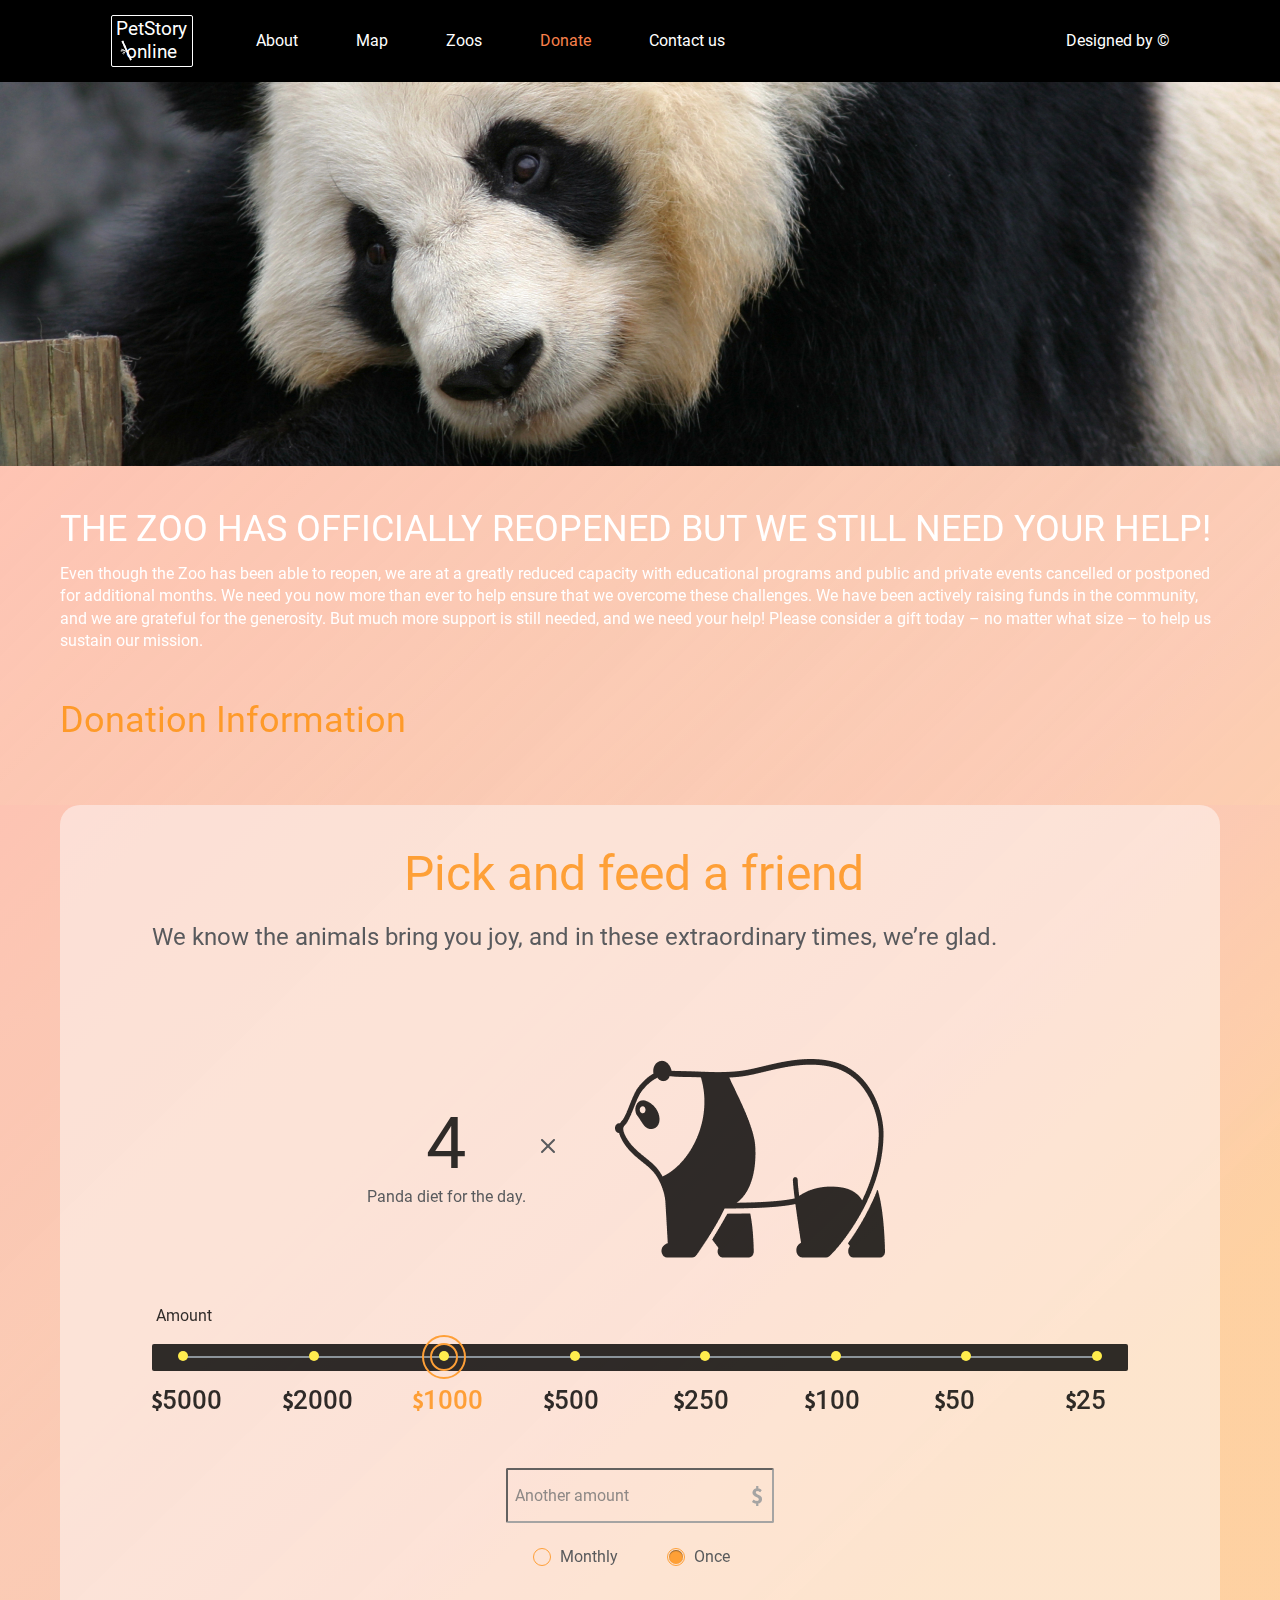
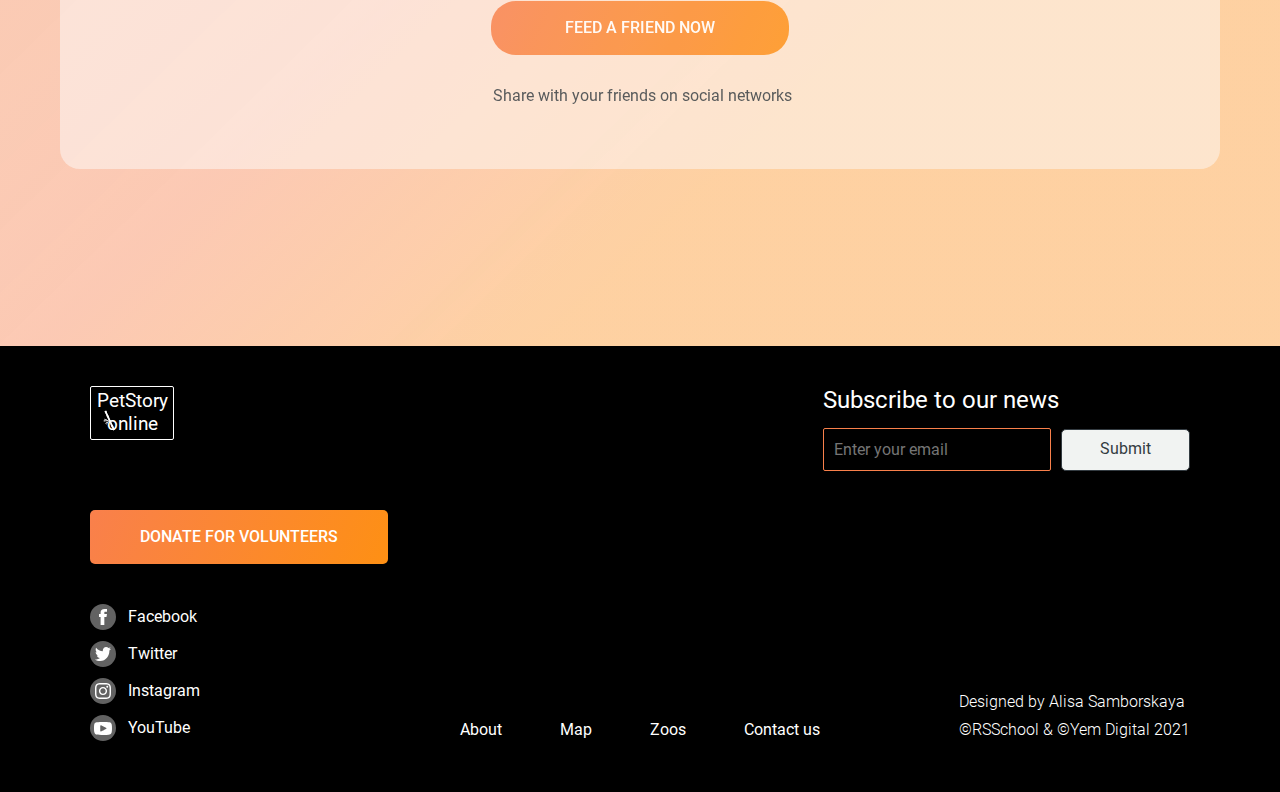
==== online-zoo/pages/donate/index.html @ 2d49a451 "feat: add adaptive page donate 1000px" ====
<!DOCTYPE html>
<html lang="en">
<head>
    <meta charset="UTF-8">
    <meta http-equiv="X-UA-Compatible" content="IE=edge">
    <meta name="viewport" content="width=device-width, initial-scale=1.0">
    <title>Donate</title>
    <link rel="stylesheet" href="./styles/style.css">
</head>
<body>
    <header id="header" class="header-wrapper">
        <div class="header-container">
            <div class="nav-logo-container">
                <a href="../main/index.html" class="logo">
                    <img src="../../assets/icons/bamboo.svg" alt="bamboo" class="logo-img">
                    <h1>PetStory online</h1>
                </a>
                <nav>
                    <ul class="navigation">
                        <li><a href="../main/index.html">About</a></li>
                        <li><a href="#">Map</a></li>
                        <li><a href="#">Zoos</a></li>
                        <li class="activ-link"><a href="../donate/index.html">Donate</a></li>
                        <li><a href="#footer">Contact us</a></li>
                    </ul>
                </nav>
            </div>  
            <a class="origin-link" href="https://www.figma.com/file/jfEFwkXVj1WRq7sUHDr8os/PetStory-online?node-id=0%3A1" target="blank">Designed by &#169</a>
        </div>
    </header>
    <main>
        <div class="panda-background"></div>
        <div class="donate-all-wrapper">
            <section class="donate-description">
                <h3>THE ZOO HAS OFFICIALLY REOPENED BUT WE STILL NEED YOUR HELP!</h3>
                <p>Even though the Zoo has been able to reopen, we are at a greatly reduced capacity with educational programs and public and private events cancelled or postponed for additional months. We need you now more than ever to help ensure that we overcome these challenges. We have been actively raising funds in the community, and we are grateful for the generosity.  But much more support is still needed, and we need your help! Please consider a gift today &ndash; no matter what size &ndash; to help us sustain our mission.</p>
            </section>
            <section class="donation-information">
                <h3>Donation Information</h3>
            </section>
            <section class="donate-wrapper">
                <div class="donate-container-blur">
                    <div class="donate-container">
                        <h2 class="donate-title">Pick and feed a friend</h2>
                        <p class="donate-text">We know the animals bring you joy, and in these extraordinary times, we&rsquo;re glad.</p>
                        <div class="donate-sketch">
                            <div class="donate-sketch-info">
                                <p class="donate-sketch-amount">4</p>
                                <p class="donate-sketch-text">Panda diet for the day.</p>
                            </div>
                            <div class="donate-sketch-multiply">
                                <img src="../../assets/icons/multiple.svg" alt="donate">
                            </div>
                            <div>
                                <img src="../../assets/icons/panda_widget1.png" alt="panda">
                            </div>
                        </div>
                        <div class="donate-select-container">
                            <p class="donate-select-title">Amount</p>
                            <form action="#" class="donate-form">
                                <div class="donate-radio-container">
                                    <label class="amount-item">
                                        <input class="amount-item-radio" type="radio" name="amount">
                                        <div class="amount-item-dot">
                                        </div>
                                        <div class="amount">
                                            <svg class="dollar" width="10" height="20" viewBox="0 0 10 20" xmlns="http://www.w3.org/2000/svg">
                                                <path d="M8.07792 6.25974C7.66234 5.87013 7.24675 5.58442 6.85714 5.37662C6.46753 5.19481 6.02597 5.09091 5.53247 5.09091C4.96104 5.09091 4.54545 5.22078 4.25974 5.45455C3.97403 5.68831 3.81818 6.07792 3.81818 6.5974C3.81818 6.96104 3.97403 7.2987 4.28571 7.53247C4.5974 7.79221 4.96104 8.02597 5.42857 8.25974C5.8961 8.49351 6.38961 8.72727 6.90909 8.98701C7.42857 9.24675 7.92208 9.53247 8.38961 9.8961C8.85714 10.2597 9.22078 10.6753 9.53247 11.1948C9.84416 11.7143 10 12.3377 10 13.0649C10 14.1818 9.68831 15.1429 9.09091 15.9481C8.49351 16.7532 7.55844 17.2727 6.36364 17.5584V20H4.1039V17.6623C3.42857 17.5844 2.7013 17.4026 1.94805 17.0909C1.19481 16.7792 0.545455 16.3896 0 15.8961L1.50649 13.5844C2.1039 14.026 2.67532 14.3636 3.19481 14.5974C3.74026 14.8312 4.28571 14.9351 4.83117 14.9351C5.48052 14.9351 5.97403 14.8052 6.25974 14.5455C6.57143 14.2857 6.72727 13.8701 6.72727 13.3247C6.72727 12.9091 6.57143 12.5714 6.25974 12.2857C5.94805 12 5.58442 11.7403 5.11688 11.4805C4.64935 11.2208 4.15584 10.961 3.63636 10.7013C3.11688 10.4416 2.62338 10.1299 2.15584 9.76623C1.68831 9.4026 1.32468 8.98701 1.01299 8.49351C0.701299 8 0.545455 7.42857 0.545455 6.72727C0.545455 5.58442 0.857143 4.62338 1.48052 3.87013C2.1039 3.11688 2.98701 2.62338 4.07792 2.41558V0H6.33766V2.36364C7.09091 2.46753 7.74026 2.7013 8.31169 3.03896C8.88312 3.37662 9.37662 3.79221 9.84416 4.28571L8.07792 6.25974Z" />
                                            </svg>
                                            <span>5000</span>
                                        </div>
                                    </label>
                                    <label class="amount-item">
                                        <input class="amount-item-radio" type="radio" name="amount">
                                        <div class="amount-item-dot"></div>
                                        <div class="amount">
                                            <svg class="dollar" width="10" height="20" viewBox="0 0 10 20" xmlns="http://www.w3.org/2000/svg">
                                                <path d="M8.07792 6.25974C7.66234 5.87013 7.24675 5.58442 6.85714 5.37662C6.46753 5.19481 6.02597 5.09091 5.53247 5.09091C4.96104 5.09091 4.54545 5.22078 4.25974 5.45455C3.97403 5.68831 3.81818 6.07792 3.81818 6.5974C3.81818 6.96104 3.97403 7.2987 4.28571 7.53247C4.5974 7.79221 4.96104 8.02597 5.42857 8.25974C5.8961 8.49351 6.38961 8.72727 6.90909 8.98701C7.42857 9.24675 7.92208 9.53247 8.38961 9.8961C8.85714 10.2597 9.22078 10.6753 9.53247 11.1948C9.84416 11.7143 10 12.3377 10 13.0649C10 14.1818 9.68831 15.1429 9.09091 15.9481C8.49351 16.7532 7.55844 17.2727 6.36364 17.5584V20H4.1039V17.6623C3.42857 17.5844 2.7013 17.4026 1.94805 17.0909C1.19481 16.7792 0.545455 16.3896 0 15.8961L1.50649 13.5844C2.1039 14.026 2.67532 14.3636 3.19481 14.5974C3.74026 14.8312 4.28571 14.9351 4.83117 14.9351C5.48052 14.9351 5.97403 14.8052 6.25974 14.5455C6.57143 14.2857 6.72727 13.8701 6.72727 13.3247C6.72727 12.9091 6.57143 12.5714 6.25974 12.2857C5.94805 12 5.58442 11.7403 5.11688 11.4805C4.64935 11.2208 4.15584 10.961 3.63636 10.7013C3.11688 10.4416 2.62338 10.1299 2.15584 9.76623C1.68831 9.4026 1.32468 8.98701 1.01299 8.49351C0.701299 8 0.545455 7.42857 0.545455 6.72727C0.545455 5.58442 0.857143 4.62338 1.48052 3.87013C2.1039 3.11688 2.98701 2.62338 4.07792 2.41558V0H6.33766V2.36364C7.09091 2.46753 7.74026 2.7013 8.31169 3.03896C8.88312 3.37662 9.37662 3.79221 9.84416 4.28571L8.07792 6.25974Z"/>
                                            </svg>
                                            <span>2000</span>
                                        </div>
                                    </label>
                                    <label class="amount-item">
                                        <input class="amount-item-radio" checked type="radio" name="amount">
                                        <div class="amount-item-dot"></div>
                                        <div class="amount">
                                            <svg class="dollar" width="10" height="20" viewBox="0 0 10 20" xmlns="http://www.w3.org/2000/svg">
                                                <path d="M8.07792 6.25974C7.66234 5.87013 7.24675 5.58442 6.85714 5.37662C6.46753 5.19481 6.02597 5.09091 5.53247 5.09091C4.96104 5.09091 4.54545 5.22078 4.25974 5.45455C3.97403 5.68831 3.81818 6.07792 3.81818 6.5974C3.81818 6.96104 3.97403 7.2987 4.28571 7.53247C4.5974 7.79221 4.96104 8.02597 5.42857 8.25974C5.8961 8.49351 6.38961 8.72727 6.90909 8.98701C7.42857 9.24675 7.92208 9.53247 8.38961 9.8961C8.85714 10.2597 9.22078 10.6753 9.53247 11.1948C9.84416 11.7143 10 12.3377 10 13.0649C10 14.1818 9.68831 15.1429 9.09091 15.9481C8.49351 16.7532 7.55844 17.2727 6.36364 17.5584V20H4.1039V17.6623C3.42857 17.5844 2.7013 17.4026 1.94805 17.0909C1.19481 16.7792 0.545455 16.3896 0 15.8961L1.50649 13.5844C2.1039 14.026 2.67532 14.3636 3.19481 14.5974C3.74026 14.8312 4.28571 14.9351 4.83117 14.9351C5.48052 14.9351 5.97403 14.8052 6.25974 14.5455C6.57143 14.2857 6.72727 13.8701 6.72727 13.3247C6.72727 12.9091 6.57143 12.5714 6.25974 12.2857C5.94805 12 5.58442 11.7403 5.11688 11.4805C4.64935 11.2208 4.15584 10.961 3.63636 10.7013C3.11688 10.4416 2.62338 10.1299 2.15584 9.76623C1.68831 9.4026 1.32468 8.98701 1.01299 8.49351C0.701299 8 0.545455 7.42857 0.545455 6.72727C0.545455 5.58442 0.857143 4.62338 1.48052 3.87013C2.1039 3.11688 2.98701 2.62338 4.07792 2.41558V0H6.33766V2.36364C7.09091 2.46753 7.74026 2.7013 8.31169 3.03896C8.88312 3.37662 9.37662 3.79221 9.84416 4.28571L8.07792 6.25974Z"/>
                                            </svg>
                                            <span>1000</span>
                                        </div>
                                    </label>
                                    <label class="amount-item">
                                        <input class="amount-item-radio" type="radio" name="amount">
                                        <div class="amount-item-dot"></div>
                                        <div class="amount">
                                            <svg class="dollar" width="10" height="20" viewBox="0 0 10 20" xmlns="http://www.w3.org/2000/svg">
                                                <path d="M8.07792 6.25974C7.66234 5.87013 7.24675 5.58442 6.85714 5.37662C6.46753 5.19481 6.02597 5.09091 5.53247 5.09091C4.96104 5.09091 4.54545 5.22078 4.25974 5.45455C3.97403 5.68831 3.81818 6.07792 3.81818 6.5974C3.81818 6.96104 3.97403 7.2987 4.28571 7.53247C4.5974 7.79221 4.96104 8.02597 5.42857 8.25974C5.8961 8.49351 6.38961 8.72727 6.90909 8.98701C7.42857 9.24675 7.92208 9.53247 8.38961 9.8961C8.85714 10.2597 9.22078 10.6753 9.53247 11.1948C9.84416 11.7143 10 12.3377 10 13.0649C10 14.1818 9.68831 15.1429 9.09091 15.9481C8.49351 16.7532 7.55844 17.2727 6.36364 17.5584V20H4.1039V17.6623C3.42857 17.5844 2.7013 17.4026 1.94805 17.0909C1.19481 16.7792 0.545455 16.3896 0 15.8961L1.50649 13.5844C2.1039 14.026 2.67532 14.3636 3.19481 14.5974C3.74026 14.8312 4.28571 14.9351 4.83117 14.9351C5.48052 14.9351 5.97403 14.8052 6.25974 14.5455C6.57143 14.2857 6.72727 13.8701 6.72727 13.3247C6.72727 12.9091 6.57143 12.5714 6.25974 12.2857C5.94805 12 5.58442 11.7403 5.11688 11.4805C4.64935 11.2208 4.15584 10.961 3.63636 10.7013C3.11688 10.4416 2.62338 10.1299 2.15584 9.76623C1.68831 9.4026 1.32468 8.98701 1.01299 8.49351C0.701299 8 0.545455 7.42857 0.545455 6.72727C0.545455 5.58442 0.857143 4.62338 1.48052 3.87013C2.1039 3.11688 2.98701 2.62338 4.07792 2.41558V0H6.33766V2.36364C7.09091 2.46753 7.74026 2.7013 8.31169 3.03896C8.88312 3.37662 9.37662 3.79221 9.84416 4.28571L8.07792 6.25974Z"/>
                                            </svg>
                                            <span>500</span>
                                        </div>
                                    </label>
                                    <label class="amount-item">
                                        <input class="amount-item-radio" type="radio" name="amount">
                                        <div class="amount-item-dot"></div>
                                        <div class="amount">
                                            <svg class="dollar" width="10" height="20" viewBox="0 0 10 20" xmlns="http://www.w3.org/2000/svg">
                                                <path d="M8.07792 6.25974C7.66234 5.87013 7.24675 5.58442 6.85714 5.37662C6.46753 5.19481 6.02597 5.09091 5.53247 5.09091C4.96104 5.09091 4.54545 5.22078 4.25974 5.45455C3.97403 5.68831 3.81818 6.07792 3.81818 6.5974C3.81818 6.96104 3.97403 7.2987 4.28571 7.53247C4.5974 7.79221 4.96104 8.02597 5.42857 8.25974C5.8961 8.49351 6.38961 8.72727 6.90909 8.98701C7.42857 9.24675 7.92208 9.53247 8.38961 9.8961C8.85714 10.2597 9.22078 10.6753 9.53247 11.1948C9.84416 11.7143 10 12.3377 10 13.0649C10 14.1818 9.68831 15.1429 9.09091 15.9481C8.49351 16.7532 7.55844 17.2727 6.36364 17.5584V20H4.1039V17.6623C3.42857 17.5844 2.7013 17.4026 1.94805 17.0909C1.19481 16.7792 0.545455 16.3896 0 15.8961L1.50649 13.5844C2.1039 14.026 2.67532 14.3636 3.19481 14.5974C3.74026 14.8312 4.28571 14.9351 4.83117 14.9351C5.48052 14.9351 5.97403 14.8052 6.25974 14.5455C6.57143 14.2857 6.72727 13.8701 6.72727 13.3247C6.72727 12.9091 6.57143 12.5714 6.25974 12.2857C5.94805 12 5.58442 11.7403 5.11688 11.4805C4.64935 11.2208 4.15584 10.961 3.63636 10.7013C3.11688 10.4416 2.62338 10.1299 2.15584 9.76623C1.68831 9.4026 1.32468 8.98701 1.01299 8.49351C0.701299 8 0.545455 7.42857 0.545455 6.72727C0.545455 5.58442 0.857143 4.62338 1.48052 3.87013C2.1039 3.11688 2.98701 2.62338 4.07792 2.41558V0H6.33766V2.36364C7.09091 2.46753 7.74026 2.7013 8.31169 3.03896C8.88312 3.37662 9.37662 3.79221 9.84416 4.28571L8.07792 6.25974Z"/>
                                            </svg>
                                            <span>250</span>
                                        </div>
                                    </label>
                                    <label class="amount-item">
                                        <input class="amount-item-radio" type="radio" name="amount">
                                        <div class="amount-item-dot"></div>
                                        <div class="amount">
                                            <svg class="dollar" width="10" height="20" viewBox="0 0 10 20" xmlns="http://www.w3.org/2000/svg">
                                                <path d="M8.07792 6.25974C7.66234 5.87013 7.24675 5.58442 6.85714 5.37662C6.46753 5.19481 6.02597 5.09091 5.53247 5.09091C4.96104 5.09091 4.54545 5.22078 4.25974 5.45455C3.97403 5.68831 3.81818 6.07792 3.81818 6.5974C3.81818 6.96104 3.97403 7.2987 4.28571 7.53247C4.5974 7.79221 4.96104 8.02597 5.42857 8.25974C5.8961 8.49351 6.38961 8.72727 6.90909 8.98701C7.42857 9.24675 7.92208 9.53247 8.38961 9.8961C8.85714 10.2597 9.22078 10.6753 9.53247 11.1948C9.84416 11.7143 10 12.3377 10 13.0649C10 14.1818 9.68831 15.1429 9.09091 15.9481C8.49351 16.7532 7.55844 17.2727 6.36364 17.5584V20H4.1039V17.6623C3.42857 17.5844 2.7013 17.4026 1.94805 17.0909C1.19481 16.7792 0.545455 16.3896 0 15.8961L1.50649 13.5844C2.1039 14.026 2.67532 14.3636 3.19481 14.5974C3.74026 14.8312 4.28571 14.9351 4.83117 14.9351C5.48052 14.9351 5.97403 14.8052 6.25974 14.5455C6.57143 14.2857 6.72727 13.8701 6.72727 13.3247C6.72727 12.9091 6.57143 12.5714 6.25974 12.2857C5.94805 12 5.58442 11.7403 5.11688 11.4805C4.64935 11.2208 4.15584 10.961 3.63636 10.7013C3.11688 10.4416 2.62338 10.1299 2.15584 9.76623C1.68831 9.4026 1.32468 8.98701 1.01299 8.49351C0.701299 8 0.545455 7.42857 0.545455 6.72727C0.545455 5.58442 0.857143 4.62338 1.48052 3.87013C2.1039 3.11688 2.98701 2.62338 4.07792 2.41558V0H6.33766V2.36364C7.09091 2.46753 7.74026 2.7013 8.31169 3.03896C8.88312 3.37662 9.37662 3.79221 9.84416 4.28571L8.07792 6.25974Z"/>
                                            </svg>
                                            <span>100</span>
                                        </div>
                                    </label>
                                    <label class="amount-item">
                                        <input class="amount-item-radio" type="radio" name="amount">
                                        <div class="amount-item-dot"></div>
                                        <div class="amount">
                                            <svg class="dollar" width="10" height="20" viewBox="0 0 10 20" xmlns="http://www.w3.org/2000/svg">
                                                <path d="M8.07792 6.25974C7.66234 5.87013 7.24675 5.58442 6.85714 5.37662C6.46753 5.19481 6.02597 5.09091 5.53247 5.09091C4.96104 5.09091 4.54545 5.22078 4.25974 5.45455C3.97403 5.68831 3.81818 6.07792 3.81818 6.5974C3.81818 6.96104 3.97403 7.2987 4.28571 7.53247C4.5974 7.79221 4.96104 8.02597 5.42857 8.25974C5.8961 8.49351 6.38961 8.72727 6.90909 8.98701C7.42857 9.24675 7.92208 9.53247 8.38961 9.8961C8.85714 10.2597 9.22078 10.6753 9.53247 11.1948C9.84416 11.7143 10 12.3377 10 13.0649C10 14.1818 9.68831 15.1429 9.09091 15.9481C8.49351 16.7532 7.55844 17.2727 6.36364 17.5584V20H4.1039V17.6623C3.42857 17.5844 2.7013 17.4026 1.94805 17.0909C1.19481 16.7792 0.545455 16.3896 0 15.8961L1.50649 13.5844C2.1039 14.026 2.67532 14.3636 3.19481 14.5974C3.74026 14.8312 4.28571 14.9351 4.83117 14.9351C5.48052 14.9351 5.97403 14.8052 6.25974 14.5455C6.57143 14.2857 6.72727 13.8701 6.72727 13.3247C6.72727 12.9091 6.57143 12.5714 6.25974 12.2857C5.94805 12 5.58442 11.7403 5.11688 11.4805C4.64935 11.2208 4.15584 10.961 3.63636 10.7013C3.11688 10.4416 2.62338 10.1299 2.15584 9.76623C1.68831 9.4026 1.32468 8.98701 1.01299 8.49351C0.701299 8 0.545455 7.42857 0.545455 6.72727C0.545455 5.58442 0.857143 4.62338 1.48052 3.87013C2.1039 3.11688 2.98701 2.62338 4.07792 2.41558V0H6.33766V2.36364C7.09091 2.46753 7.74026 2.7013 8.31169 3.03896C8.88312 3.37662 9.37662 3.79221 9.84416 4.28571L8.07792 6.25974Z"/>
                                            </svg>
                                            <span>50</span>
                                        </div>
                                    </label>
                                    <label class="amount-item">
                                        <input class="amount-item-radio" type="radio" name="amount">
                                        <div class="amount-item-dot"></div>
                                        <div class="amount">
                                            <svg class="dollar" width="10" height="20" viewBox="0 0 10 20" xmlns="http://www.w3.org/2000/svg">
                                                <path d="M8.07792 6.25974C7.66234 5.87013 7.24675 5.58442 6.85714 5.37662C6.46753 5.19481 6.02597 5.09091 5.53247 5.09091C4.96104 5.09091 4.54545 5.22078 4.25974 5.45455C3.97403 5.68831 3.81818 6.07792 3.81818 6.5974C3.81818 6.96104 3.97403 7.2987 4.28571 7.53247C4.5974 7.79221 4.96104 8.02597 5.42857 8.25974C5.8961 8.49351 6.38961 8.72727 6.90909 8.98701C7.42857 9.24675 7.92208 9.53247 8.38961 9.8961C8.85714 10.2597 9.22078 10.6753 9.53247 11.1948C9.84416 11.7143 10 12.3377 10 13.0649C10 14.1818 9.68831 15.1429 9.09091 15.9481C8.49351 16.7532 7.55844 17.2727 6.36364 17.5584V20H4.1039V17.6623C3.42857 17.5844 2.7013 17.4026 1.94805 17.0909C1.19481 16.7792 0.545455 16.3896 0 15.8961L1.50649 13.5844C2.1039 14.026 2.67532 14.3636 3.19481 14.5974C3.74026 14.8312 4.28571 14.9351 4.83117 14.9351C5.48052 14.9351 5.97403 14.8052 6.25974 14.5455C6.57143 14.2857 6.72727 13.8701 6.72727 13.3247C6.72727 12.9091 6.57143 12.5714 6.25974 12.2857C5.94805 12 5.58442 11.7403 5.11688 11.4805C4.64935 11.2208 4.15584 10.961 3.63636 10.7013C3.11688 10.4416 2.62338 10.1299 2.15584 9.76623C1.68831 9.4026 1.32468 8.98701 1.01299 8.49351C0.701299 8 0.545455 7.42857 0.545455 6.72727C0.545455 5.58442 0.857143 4.62338 1.48052 3.87013C2.1039 3.11688 2.98701 2.62338 4.07792 2.41558V0H6.33766V2.36364C7.09091 2.46753 7.74026 2.7013 8.31169 3.03896C8.88312 3.37662 9.37662 3.79221 9.84416 4.28571L8.07792 6.25974Z"/>
                                            </svg>
                                            <span>25</span>
                                        </div>
                                    </label>
                                </div>
                                <input class="input-amount" type="number" placeholder="Another amount">
                                <div class="donate-choice">
                                     <input class="radio monthly" type="radio" name="r1" id="radio1" value="Monthly"> <label for="radio1">Monthly</label>
                                     <input class="radio once" type="radio" name="r1" id="radio2" checked value="Once"> <label for="radio2">Once</label>
                                </div>
                                <button class="donate-button"> <a href="../donate/index.html">Feed a friend now</a></button>
                                <p class="upper-text">Share with your friends on social networks </p>
                            </form>
                        </div>

                        <!-- <div class="donate-slider-container">
                            <input type="range" min="1" max="8" value="3" class="donate-slider-input">
                            <div class="donate-slider-info">
                                <div class="donate-slider-dots">
                                    <div class="dot"></div>
                                    <div class="dot"></div>
                                    <div class="dot"></div>
                                    <div class="dot"></div>
                                    <div class="dot"></div>
                                    <div class="dot"></div>
                                    <div class="dot"></div>
                                    <div class="dot"></div>
                                </div>
                                <div class="donate-slider-donations">
                                    <div class="donation">$5000 </div>
                                    <div class="donation">$2000</div>
                                    <div class="donation donation-activ">$1000</div>
                                    <div class="donation">$500</div>
                                    <div class="donation">$250</div>
                                    <div class="donation">$100</div>
                                    <div class="donation">$50</div>
                                    <div class="donation">$25</div>
                                </div>
                            </div>
                        </div> -->
                    </div>
                </div>
            </section>
        </div>
    </main>
    <footer class="footer-wrapper" id="footer">
        <div class="footer-container">
            <div class="footer-upper-container">
                <div class="footer-upper-link">
                    <a href="../main/index.html" class="logo">
                        <img src="../../assets/icons/bamboo.svg" alt="bamboo" class="logo-img">
                        <p>PetStory online</p>
                    </a>
                    <button class="donate-button"> <a href="../donate/index.html">donate for volunteers</a></button>
                </div>
                <div class="form-container">
                    <span class="form-title">Subscribe to our news</span>
                    <form action="#">
                        <input type="email" placeholder="Enter your email" class="form-input" required>
                        <input type="submit" value="Submit" class="form-button">
                    </form>
                </div>
            </div>
            <div class="footer-links-container">
                <ul class="social-network-container">
                    <li>
                        <a href="https://www.facebook.com/">
                            <div class="social-icon-wrapper">
                                <img src="../../assets/icons/facebook-icon.svg" alt="facebook-icon">
                            </div>
                            <p>Facebook</p>
                        </a>
                    </li>
                    <li>
                        <a href="https://twitter.com/">
                            <div class="social-icon-wrapper">
                                <img src="../../assets/icons/twitter-icon.svg" alt="twitter-icon">
                            </div>
                            <p>Twitter</p>
                        </a>
                    </li>
                    <li>
                        <a href="https://www.instagram.com/">
                            <div class="social-icon-wrapper">
                                <img src="../../assets/icons/instagram-icon.svg" alt="instagram-icon">
                            </div>
                            <p>Instagram</p>
                        </a>
                    </li>
                    <li>
                        <a href="https://www.instagram.com/">
                            <div class="social-icon-wrapper">
                                <img src="../../assets/icons/youtube-icon.svg" alt="youtube-icon">
                            </div>
                            <p>YouTube</p>
                        </a> 
                    </li>
                </ul>
                <ul class="navigation">
                    <li><a href="../main/index.html">About</a></li>
                    <li><a href="#">Map</a></li>
                    <li><a href="#">Zoos</a></li>
                    <li><a href="#">Contact us</a></li>
                </ul>
                <div class="copyright-container">
                    <a href="https://www.figma.com/file/jfEFwkXVj1WRq7sUHDr8os/PetStory-online?node-id=0%3A1" class="link-copyright">Designed by Alisa Samborskaya</a>
                    <a href="https://rs.school/" class="link-copyright">&#169RSSchool & &#169Yem Digital 2021</a>
                </div>
            </div>
        </div>
    </footer>
</body>
</html>
---- online-zoo/pages/donate/styles/style.css ----
/*! normalize.css v8.0.1 | MIT License | github.com/necolas/normalize.css */
/* Document
   ========================================================================== */
/**
 * 1. Correct the line height in all browsers.
 * 2. Prevent adjustments of font size after orientation changes in iOS.
 */
html {
  line-height: 1.15;
  /* 1 */
  -webkit-text-size-adjust: 100%;
  /* 2 */
}

/* Sections
     ========================================================================== */
/**
   * Remove the margin in all browsers.
   */
body {
  margin: 0;
}

/**
   * Render the `main` element consistently in IE.
   */
main {
  display: block;
}

/**
   * Correct the font size and margin on `h1` elements within `section` and
   * `article` contexts in Chrome, Firefox, and Safari.
   */
h1 {
  font-size: 2em;
  margin: 0.67em 0;
}

/* Grouping content
     ========================================================================== */
/**
   * 1. Add the correct box sizing in Firefox.
   * 2. Show the overflow in Edge and IE.
   */
hr {
  -webkit-box-sizing: content-box;
          box-sizing: content-box;
  /* 1 */
  height: 0;
  /* 1 */
  overflow: visible;
  /* 2 */
}

/**
   * 1. Correct the inheritance and scaling of font size in all browsers.
   * 2. Correct the odd `em` font sizing in all browsers.
   */
pre {
  font-family: monospace, monospace;
  /* 1 */
  font-size: 1em;
  /* 2 */
}

/* Text-level semantics
     ========================================================================== */
/**
   * Remove the gray background on active links in IE 10.
   */
a {
  background-color: transparent;
}

/**
   * 1. Remove the bottom border in Chrome 57-
   * 2. Add the correct text decoration in Chrome, Edge, IE, Opera, and Safari.
   */
abbr[title] {
  border-bottom: none;
  /* 1 */
  text-decoration: underline;
  /* 2 */
  -webkit-text-decoration: underline dotted;
          text-decoration: underline dotted;
  /* 2 */
}

/**
   * Add the correct font weight in Chrome, Edge, and Safari.
   */
b,
strong {
  font-weight: bolder;
}

/**
   * 1. Correct the inheritance and scaling of font size in all browsers.
   * 2. Correct the odd `em` font sizing in all browsers.
   */
code,
kbd,
samp {
  font-family: monospace, monospace;
  /* 1 */
  font-size: 1em;
  /* 2 */
}

/**
   * Add the correct font size in all browsers.
   */
small {
  font-size: 80%;
}

/**
   * Prevent `sub` and `sup` elements from affecting the line height in
   * all browsers.
   */
sub,
sup {
  font-size: 75%;
  line-height: 0;
  position: relative;
  vertical-align: baseline;
}

sub {
  bottom: -0.25em;
}

sup {
  top: -0.5em;
}

/* Embedded content
     ========================================================================== */
/**
   * Remove the border on images inside links in IE 10.
   */
img {
  border-style: none;
}

/* Forms
     ========================================================================== */
/**
   * 1. Change the font styles in all browsers.
   * 2. Remove the margin in Firefox and Safari.
   */
button,
input,
optgroup,
select,
textarea {
  font-family: inherit;
  /* 1 */
  font-size: 100%;
  /* 1 */
  line-height: 1.15;
  /* 1 */
  margin: 0;
  /* 2 */
}

/**
   * Show the overflow in IE.
   * 1. Show the overflow in Edge.
   */
button,
input {
  /* 1 */
  overflow: visible;
}

/**
   * Remove the inheritance of text transform in Edge, Firefox, and IE.
   * 1. Remove the inheritance of text transform in Firefox.
   */
button,
select {
  /* 1 */
  text-transform: none;
}

/**
   * Correct the inability to style clickable types in iOS and Safari.
   */
button,
[type="button"],
[type="reset"],
[type="submit"] {
  -webkit-appearance: button;
}

/**
   * Remove the inner border and padding in Firefox.
   */
button::-moz-focus-inner,
[type="button"]::-moz-focus-inner,
[type="reset"]::-moz-focus-inner,
[type="submit"]::-moz-focus-inner {
  border-style: none;
  padding: 0;
}

/**
   * Restore the focus styles unset by the previous rule.
   */
button:-moz-focusring,
[type="button"]:-moz-focusring,
[type="reset"]:-moz-focusring,
[type="submit"]:-moz-focusring {
  outline: 1px dotted ButtonText;
}

/**
   * Correct the padding in Firefox.
   */
fieldset {
  padding: 0.35em 0.75em 0.625em;
}

/**
   * 1. Correct the text wrapping in Edge and IE.
   * 2. Correct the color inheritance from `fieldset` elements in IE.
   * 3. Remove the padding so developers are not caught out when they zero out
   *    `fieldset` elements in all browsers.
   */
legend {
  -webkit-box-sizing: border-box;
          box-sizing: border-box;
  /* 1 */
  color: inherit;
  /* 2 */
  display: table;
  /* 1 */
  max-width: 100%;
  /* 1 */
  padding: 0;
  /* 3 */
  white-space: normal;
  /* 1 */
}

/**
   * Add the correct vertical alignment in Chrome, Firefox, and Opera.
   */
progress {
  vertical-align: baseline;
}

/**
   * Remove the default vertical scrollbar in IE 10+.
   */
textarea {
  overflow: auto;
}

/**
   * 1. Add the correct box sizing in IE 10.
   * 2. Remove the padding in IE 10.
   */
[type="checkbox"],
[type="radio"] {
  -webkit-box-sizing: border-box;
          box-sizing: border-box;
  /* 1 */
  padding: 0;
  /* 2 */
}

/**
   * Correct the cursor style of increment and decrement buttons in Chrome.
   */
[type="number"]::-webkit-inner-spin-button,
[type="number"]::-webkit-outer-spin-button {
  height: auto;
}

/**
   * 1. Correct the odd appearance in Chrome and Safari.
   * 2. Correct the outline style in Safari.
   */
[type="search"] {
  -webkit-appearance: textfield;
  /* 1 */
  outline-offset: -2px;
  /* 2 */
}

/**
   * Remove the inner padding in Chrome and Safari on macOS.
   */
[type="search"]::-webkit-search-decoration {
  -webkit-appearance: none;
}

/**
   * 1. Correct the inability to style clickable types in iOS and Safari.
   * 2. Change font properties to `inherit` in Safari.
   */
::-webkit-file-upload-button {
  -webkit-appearance: button;
  /* 1 */
  font: inherit;
  /* 2 */
}

/* Interactive
     ========================================================================== */
/*
   * Add the correct display in Edge, IE 10+, and Firefox.
   */
details {
  display: block;
}

/*
   * Add the correct display in all browsers.
   */
summary {
  display: list-item;
}

/* Misc
     ========================================================================== */
/**
   * Add the correct display in IE 10+.
   */
template {
  display: none;
}

/**
   * Add the correct display in IE 10.
   */
[hidden] {
  display: none;
}

@font-face {
  font-family: 'Roboto';
  src: url(../../../assets/fonts/Roboto/Roboto-Regular.ttf) format("truetype");
  font-weight: 400;
  font-style: normal;
}

@font-face {
  font-family: 'RobotoMedium';
  src: url(../../../assets/fonts/Roboto/Roboto-Medium.ttf) format("truetype");
  font-weight: 400;
  font-style: normal;
}

@font-face {
  font-family: 'RobotoLight';
  src: url(../../../assets/fonts/Roboto/Roboto-Light.ttf) format("truetype");
  font-weight: 400;
  font-style: normal;
}

html {
  scroll-behavior: smooth;
  position: relative;
  font-size: 10px;
}

a {
  text-decoration: none;
  color: inherit;
}

ul {
  list-style-type: none;
  padding: 0px;
}

h1, h2, h3, h4, p {
  margin: 0px;
}

body {
  font-family: "Roboto", "Arial", sans-serif;
  color: #FFFFFF;
  width: 100%;
  font-size: 1.6rem;
}

span {
  padding: 0px;
}

h3 {
  font-weight: 400;
  font-size: 3.6rem;
  line-height: 130%;
  padding-bottom: 4.0rem;
  color: FFFFFF;
}

@media screen and (max-width: 1000px) {
  h3 {
    padding-bottom: 2rem;
  }
}

@media screen and (max-width: 640px) {
  h3 {
    font-size: 24px;
  }
}

.header-wrapper {
  position: absolute;
  left: 0px;
  top: 0px;
  z-index: 10;
  background-color: #000000;
  width: 100%;
  padding-top: 1.5rem;
  padding-bottom: 1.5rem;
}

@media screen and (max-width: 1000px) {
  .header-wrapper {
    padding-bottom: 1.3rem;
  }
}

@media screen and (max-width: 640px) {
  .header-wrapper {
    padding-top: 0rem;
    padding-bottom: 0rem;
    position: fixed;
  }
}

.header-container {
  max-width: 1160px;
  margin-left: auto;
  margin-right: auto;
  display: -webkit-box;
  display: -ms-flexbox;
  display: flex;
  -webkit-box-orient: horizontal;
  -webkit-box-direction: normal;
      -ms-flex-direction: row;
          flex-direction: row;
  -webkit-box-align: center;
      -ms-flex-align: center;
          align-items: center;
  -ms-flex-pack: distribute;
      justify-content: space-around;
  gap: 438px;
}

@media screen and (max-width: 1300px) {
  .header-container {
    max-width: 1100px;
    margin-left: auto;
    margin-right: auto;
    gap: 300px;
  }
}

@media screen and (max-width: 1150px) {
  .header-container {
    max-width: 980px;
    margin-left: auto;
    margin-right: auto;
    gap: 259px;
  }
}

@media screen and (max-width: 1000px) {
  .header-container {
    max-width: 940px;
    margin-left: auto;
    margin-right: auto;
  }
}

@media screen and (max-width: 950px) {
  .header-container {
    max-width: 740px;
    margin-left: auto;
    margin-right: auto;
    gap: 150px;
  }
}

@media screen and (max-width: 760px) {
  .header-container {
    gap: 70px;
  }
}

@media screen and (max-width: 640px) {
  .header-container {
    max-width: 600px;
    margin-left: auto;
    margin-right: auto;
    gap: 0px;
    -webkit-box-pack: justify;
        -ms-flex-pack: justify;
            justify-content: space-between;
    height: 34px;
  }
}

@media screen and (max-width: 620px) {
  .header-container {
    padding-left: 1rem;
    padding-right: 1rem;
  }
}

@media screen and (max-width: 320px) {
  .header-container {
    max-width: 300px;
    margin-left: auto;
    margin-right: auto;
    padding-left: 0rem;
    padding-right: 0rem;
  }
}

.header-container .burger-menu {
  display: none;
}

@media screen and (max-width: 640px) {
  .header-container .burger-menu {
    display: block;
    width: 18px;
    height: 10px;
    position: relative;
    -webkit-transform: rotate(0deg);
            transform: rotate(0deg);
    -webkit-transition: .5s ease-in-out;
    transition: .5s ease-in-out;
    cursor: pointer;
  }
}

.header-container .burger-menu span {
  display: block;
  position: absolute;
  height: 2px;
  width: 100%;
  background: #FFFFFF;
  border-radius: 2px;
  opacity: 1;
  left: 0;
  -webkit-transform: rotate(0deg);
          transform: rotate(0deg);
  -webkit-transition: .25s ease-in-out;
  transition: .25s ease-in-out;
}

.header-container .burger-menu span:nth-child(1) {
  top: 0px;
}

.header-container .burger-menu span:nth-child(2) {
  top: 4px;
}

.header-container .burger-menu span:nth-child(3) {
  top: 8px;
}

.header-container .burger-menu.open span:nth-child(1) {
  top: 4px;
  -webkit-transform: rotate(135deg);
          transform: rotate(135deg);
}

.header-container .burger-menu.open span:nth-child(2) {
  opacity: 0;
  right: -60px;
}

.header-container .burger-menu.open span:nth-child(3) {
  top: 4px;
  -webkit-transform: rotate(-135deg);
          transform: rotate(-135deg);
}

.header-container .nav-logo-container {
  display: -webkit-box;
  display: -ms-flexbox;
  display: flex;
  -webkit-box-orient: horizontal;
  -webkit-box-direction: normal;
      -ms-flex-direction: row;
          flex-direction: row;
  -webkit-box-align: center;
      -ms-flex-align: center;
          align-items: center;
  gap: 63px;
}

@media screen and (max-width: 950px) {
  .header-container .nav-logo-container {
    gap: 40px;
  }
}

@media screen and (max-width: 760px) {
  .header-container .nav-logo-container {
    gap: 20px;
  }
}

@media screen and (max-width: 640px) {
  .header-container .nav-logo-container {
    gap: 0px;
  }
}

.header-container .nav-logo-container .navigation {
  display: -webkit-box;
  display: -ms-flexbox;
  display: flex;
  -webkit-box-orient: horizontal;
  -webkit-box-direction: normal;
      -ms-flex-direction: row;
          flex-direction: row;
  gap: 58px;
  font-size: 1.6rem;
  font-weight: 500;
}

@media screen and (max-width: 1150px) {
  .header-container .nav-logo-container .navigation {
    gap: 48px;
  }
}

@media screen and (max-width: 950px) {
  .header-container .nav-logo-container .navigation {
    gap: 25px;
  }
}

@media screen and (max-width: 760px) {
  .header-container .nav-logo-container .navigation {
    gap: 15px;
  }
}

@media screen and (max-width: 640px) {
  .header-container .nav-logo-container .navigation {
    display: none;
  }
}

.header-container .nav-logo-container .navigation a:hover {
  color: #f9804b;
}

.header-container .origin-link {
  display: block;
  font-size: 1.6rem;
  font-weight: 500;
}

@media screen and (max-width: 640px) {
  .header-container .origin-link {
    display: none;
  }
}

.header-container .origin-link:hover {
  color: #f9804b;
}

.logo {
  position: relative;
  display: -webkit-box;
  display: -ms-flexbox;
  display: flex;
  -webkit-box-orient: horizontal;
  -webkit-box-direction: normal;
      -ms-flex-direction: row;
          flex-direction: row;
  -webkit-box-align: center;
      -ms-flex-align: center;
          align-items: center;
  -webkit-box-pack: center;
      -ms-flex-pack: center;
          justify-content: center;
  width: 80px;
  height: 50px;
  font-size: 1.9rem;
  line-height: 120%;
  border-radius: 2px;
  text-align: center;
  border: 1px solid #FFFFFF;
}

@media screen and (max-width: 640px) {
  .logo {
    border: none;
    width: 47px;
    height: 29px;
  }
}

@media screen and (max-width: 320px) {
  .logo {
    padding-top: 0.1rem;
  }
}

.logo .logo-img {
  position: absolute;
  left: 0.8rem;
  bottom: 0.5rem;
}

@media screen and (max-width: 640px) {
  .logo .logo-img {
    width: 8px;
    left: 0.4rem;
    bottom: 0.3rem;
  }
}

.activ-link {
  color: #F9804B;
  pointer-events: none;
  cursor: default;
}

h1 {
  font-size: 1.9rem;
  line-height: 120%;
  margin: 0px;
  font-weight: 400;
}

@media screen and (max-width: 640px) {
  h1 {
    font-size: 1.23rem;
  }
}

.panda-background {
  width: 100%;
  height: 466px;
  background-image: url("../../../assets/images/donate/panda_bg.jpg");
  background-repeat: no-repeat;
  background-position: top 7.7rem center;
  background-size: 1600px;
}

@media screen and (min-width: 1601px) {
  .panda-background {
    background-size: cover;
  }
}

@media screen and (max-width: 1000px) {
  .panda-background {
    background-position: top 8rem right -42.6rem;
    height: 470px;
  }
}

@media screen and (max-width: 640px) {
  .panda-background {
    background-image: url("../../../assets/images/donate/640px/panda_bg.jpg");
    background-position: top 3.4rem right;
    height: 369px;
    background-size: auto;
  }
}

.donate-all-wrapper {
  width: 100%;
  background: linear-gradient(315.75deg, rgba(254, 210, 144, 0.7) 30.06%, #FEBDAB 100.95%, rgba(254, 210, 144, 0.7) 106.36%), linear-gradient(315.75deg, rgba(254, 189, 171, 0.74) 30.06%, rgba(243, 169, 248, 0.66) 50.74%, #E0D8F0 80.49%, #EAF7FE 127.9%, #EAF7FE 149.54%), linear-gradient(315.75deg, rgba(254, 189, 171, 0.74) 30.06%, rgba(243, 169, 248, 0.66) 50.74%, #E0D8F0 80.49%, #EAF7FE 127.9%, #EAF7FE 149.54%);
  opacity: 0.9;
}

.donate-description {
  max-width: 1160px;
  margin-left: auto;
  margin-right: auto;
  color: #FFFFFF;
  padding-top: 40px;
  padding-bottom: 45px;
  display: -webkit-box;
  display: -ms-flexbox;
  display: flex;
  -webkit-box-orient: vertical;
  -webkit-box-direction: normal;
      -ms-flex-direction: column;
          flex-direction: column;
  -webkit-box-align: stretch;
      -ms-flex-align: stretch;
          align-items: stretch;
}

@media screen and (max-width: 1000px) {
  .donate-description {
    max-width: 940px;
    margin-left: auto;
    margin-right: auto;
  }
}

@media screen and (max-width: 640px) {
  .donate-description {
    max-width: 600px;
    margin-left: auto;
    margin-right: auto;
  }
}

.donate-description h3 {
  font-weight: 300;
  font-size: 36px;
  line-height: 130%;
  padding-bottom: 10px;
}

@media screen and (max-width: 1000px) {
  .donate-description h3 {
    width: 90%;
    padding-bottom: 31px;
  }
}

.donate-description p {
  font-weight: 500;
  font-size: 16px;
  line-height: 140%;
  text-align: left;
  padding-right: 5px;
}

.donation-information {
  max-width: 1160px;
  margin-left: auto;
  margin-right: auto;
  color: #FE9013;
  padding-bottom: 21px;
}

@media screen and (max-width: 1000px) {
  .donation-information {
    max-width: 940px;
    margin-left: auto;
    margin-right: auto;
    padding-bottom: 18px;
  }
}

@media screen and (max-width: 640px) {
  .donation-information {
    max-width: 600px;
    margin-left: auto;
    margin-right: auto;
  }
}

.donation-information h3 {
  text-align: left;
  font-weight: 400;
  font-size: 36px;
  line-height: 130%;
}

@media screen and (max-width: 640px) {
  .donation-information h3 {
    font-size: 24px;
  }
}

.donate-wrapper {
  width: 100%;
  background: linear-gradient(315.75deg, rgba(254, 210, 144, 0.7) 30.06%, #FEBDAB 100.95%, rgba(254, 210, 144, 0.7) 106.36%), linear-gradient(315.75deg, rgba(254, 189, 171, 0.74) 30.06%, rgba(243, 169, 248, 0.66) 50.74%, #E0D8F0 80.49%, #EAF7FE 127.9%, #EAF7FE 149.54%), linear-gradient(315.75deg, rgba(254, 189, 171, 0.74) 30.06%, rgba(243, 169, 248, 0.66) 50.74%, #E0D8F0 80.49%, #EAF7FE 127.9%, #EAF7FE 149.54%);
  opacity: 0.9;
  padding-bottom: 177px;
}

@media screen and (max-width: 1000px) {
  .donate-wrapper {
    padding-bottom: 30px;
  }
}

.donate-wrapper .donate-container-blur {
  max-width: 1160px;
  margin-left: auto;
  margin-right: auto;
  -webkit-box-sizing: border-box;
          box-sizing: border-box;
  background: rgba(253, 253, 255, 0.52);
  border-radius: 20px;
  padding: 40px 92px 62px;
}

@media screen and (max-width: 1000px) {
  .donate-wrapper .donate-container-blur {
    max-width: 940px;
    margin-left: auto;
    margin-right: auto;
    padding: 22px 47px 44px;
  }
}

@media screen and (max-width: 640px) {
  .donate-wrapper .donate-container-blur {
    max-width: 600px;
    margin-left: auto;
    margin-right: auto;
  }
}

.donate-wrapper .donate-container-blur .donate-container {
  display: -webkit-box;
  display: -ms-flexbox;
  display: flex;
  -webkit-box-orient: vertical;
  -webkit-box-direction: normal;
      -ms-flex-direction: column;
          flex-direction: column;
  -webkit-box-align: center;
      -ms-flex-align: center;
          align-items: center;
  -webkit-box-pack: justify;
      -ms-flex-pack: justify;
          justify-content: space-between;
  color: #333B41;
}

.donate-wrapper .donate-container-blur .donate-container h2 {
  font-weight: 400;
  font-size: 48px;
  line-height: 120%;
  color: #FE9013;
  padding-bottom: 20px;
  margin-left: -13px;
}

@media screen and (max-width: 1000px) {
  .donate-wrapper .donate-container-blur .donate-container h2 {
    padding-bottom: 11px;
  }
}

.donate-text {
  -ms-flex-item-align: start;
      align-self: flex-start;
  font-weight: 400;
  font-size: 24px;
  line-height: 120%;
}

.donate-sketch {
  display: -webkit-box;
  display: -ms-flexbox;
  display: flex;
  -webkit-box-orient: horizontal;
  -webkit-box-direction: normal;
      -ms-flex-direction: row;
          flex-direction: row;
  -webkit-box-align: center;
      -ms-flex-align: center;
          align-items: center;
  -webkit-box-pack: start;
      -ms-flex-pack: start;
          justify-content: start;
  margin-top: 60px;
  margin-bottom: 45px;
  margin-left: -15px;
}

.donate-sketch .donate-sketch-info {
  margin-top: 50px;
}

.donate-sketch .donate-sketch-multiply {
  margin-left: 15px;
  margin-right: 60px;
  margin-top: 23px;
}

.donate-sketch .donate-sketch-amount {
  font-weight: 500;
  font-size: 72px;
  line-height: 80%;
  text-align: center;
  text-transform: uppercase;
  color: #000000;
}

.donate-sketch .donate-sketch-text {
  font-weight: 400;
  font-size: 16px;
  line-height: 140%;
  text-align: center;
  color: #333B41;
  margin-top: 13px;
}

.donate-select-container {
  display: -webkit-box;
  display: -ms-flexbox;
  display: flex;
  -webkit-box-orient: vertical;
  -webkit-box-direction: normal;
      -ms-flex-direction: column;
          flex-direction: column;
  -webkit-box-align: center;
      -ms-flex-align: center;
          align-items: center;
  width: 100%;
}

.donate-select-title {
  -ms-flex-item-align: start;
      align-self: flex-start;
  padding-left: 4px;
  padding-bottom: 19px;
  color: #000000;
}

.donate-form {
  display: -webkit-box;
  display: -ms-flexbox;
  display: flex;
  -webkit-box-orient: vertical;
  -webkit-box-direction: normal;
      -ms-flex-direction: column;
          flex-direction: column;
  -webkit-box-align: center;
      -ms-flex-align: center;
          align-items: center;
  width: 100%;
}

.donate-radio-container {
  position: relative;
  display: -webkit-box;
  display: -ms-flexbox;
  display: flex;
  -webkit-box-orient: horizontal;
  -webkit-box-direction: normal;
      -ms-flex-direction: row;
          flex-direction: row;
  -webkit-box-align: start;
      -ms-flex-align: start;
          align-items: flex-start;
  -webkit-box-pack: justify;
      -ms-flex-pack: justify;
          justify-content: space-between;
  font-family: "RobotoMedium", "Arial", sans-serif;
  font-weight: 500;
  font-size: 26px;
  line-height: 140%;
  width: 100%;
  height: 27px;
  background-color: #000000;
  border-radius: 2px;
  margin-bottom: 97px;
  color: #000000;
}

@media screen and (max-width: 1000px) {
  .donate-radio-container {
    width: 96%;
  }
}

.donate-radio-container::before {
  content: "";
  position: absolute;
  top: 12px;
  left: 3.5%;
  width: 93.5%;
  height: 2px;
  background-color: #72828E;
}

@media screen and (max-width: 1000px) {
  .donate-radio-container::before {
    left: 1.5%;
    width: 96.5%;
  }
}

.donate-radio-container .amount-item {
  position: relative;
  display: -webkit-box;
  display: -ms-flexbox;
  display: flex;
  -webkit-box-orient: vertical;
  -webkit-box-direction: normal;
      -ms-flex-direction: column;
          flex-direction: column;
  -webkit-box-align: center;
      -ms-flex-align: center;
          align-items: center;
  cursor: pointer;
}

@media screen and (max-width: 1000px) {
  .donate-radio-container .amount-item:nth-child(1) {
    display: none;
  }
}

.donate-radio-container .amount-item .amount-item-radio {
  position: absolute;
  opacity: 0;
  z-index: -5;
  cursor: pointer;
}

.donate-radio-container .amount-item .amount-item-dot {
  position: relative;
  margin-top: 7px;
  width: 10px;
  height: 10px;
  border-radius: 50%;
  background-color: #FFEE2E;
  padding: 0 26px;
  background-clip: content-box;
}

@media screen and (max-width: 1000px) {
  .donate-radio-container .amount-item .amount-item-dot {
    padding: 0 10px;
  }
}

.donate-radio-container .amount-item .amount-item-dot::before {
  content: "";
  position: absolute;
  top: -16px;
  left: 15%;
  width: 40px;
  height: 40px;
  opacity: 0;
  border-radius: 50%;
  border: 2px solid #FE9013;
  outline: 2px solid #FE9013;
  outline-offset: -10px;
}

@media screen and (max-width: 1000px) {
  .donate-radio-container .amount-item .amount-item-dot::before {
    top: -17px;
    left: -23%;
  }
}

.donate-radio-container .amount-item .amount-item-radio {
  cursor: pointer;
}

.donate-radio-container .amount {
  position: absolute;
  left: 0px;
  top: 35px;
  display: -webkit-box;
  display: -ms-flexbox;
  display: flex;
  -webkit-box-orient: horizontal;
  -webkit-box-direction: normal;
      -ms-flex-direction: row;
          flex-direction: row;
  -webkit-box-align: center;
      -ms-flex-align: center;
          align-items: center;
  padding-top: 3px;
  color: #000000;
  -webkit-user-select: none;
     -moz-user-select: none;
      -ms-user-select: none;
          user-select: none;
}

.amount-item-radio:checked ~ .amount span {
  color: #FE9013;
}

.amount-item-radio:checked ~ .amount svg {
  fill: #FE9013;
}

.amount-item-radio:checked + .amount-item-dot::before {
  opacity: 1;
}

.input-amount {
  width: 268px;
  height: 55px;
  -webkit-box-sizing: border-box;
          box-sizing: border-box;
  border-radius: 2px;
  background-color: transparent;
  border-color: #929699;
  font-weight: 400;
  font-size: 16px;
  line-height: 140%;
  color: #929699;
  background-image: url(../../../assets/icons/dollar.png);
  background-repeat: no-repeat;
  background-position: right 10px center;
  padding: 16px 7px;
}

.input-amount::-webkit-outer-spin-button, .input-amount::-webkit-inner-spin-button {
  -webkit-appearance: none;
  margin: 0;
}

.input-amount[type=number] {
  -moz-appearance: textfield;
}

.donate-choice {
  font-weight: 400;
  font-size: 16px;
  line-height: 140%;
  color: #333B41;
  display: -webkit-box;
  display: -ms-flexbox;
  display: flex;
  -webkit-box-orient: horizontal;
  -webkit-box-direction: normal;
      -ms-flex-direction: row;
          flex-direction: row;
  justify-self: start;
  margin-bottom: 17px;
  margin-left: -33px;
  margin-top: 3px;
  gap: 33px;
}

.donate-choice .monthly {
  margin-left: 50px;
}

.donate-choice .radio {
  vertical-align: top;
  width: 17px;
  height: 17px;
  margin: 23px -20px 6px -7px;
}

.donate-choice .radio:not(checked) {
  visibility: hidden;
}

.donate-choice .radio + label {
  cursor: pointer;
}

.donate-choice .radio:not(checked) + label {
  position: relative;
  padding: 20px 0 15px 20px;
}

.donate-choice .radio:not(checked) + label:before {
  content: "";
  position: absolute;
  top: 22px;
  left: -7px;
  border-radius: 50%;
  width: 16px;
  height: 16px;
  border: 1px solid #FE9013;
}

.donate-choice .radio:not(checked) + label:after {
  content: "";
  position: absolute;
  top: 24px;
  left: -5px;
  width: 14px;
  height: 14px;
  border-radius: 50%;
  background: #fe9013;
  -webkit-box-shadow: inset 0 1px 1px rgba(0, 0, 0, 0.5);
          box-shadow: inset 0 1px 1px rgba(0, 0, 0, 0.5);
  opacity: 0;
  -webkit-transition: all 0.2s;
  transition: all 0.2s;
}

.donate-choice .radio:checked + label:after {
  opacity: 1;
}

.donate-button {
  width: 298px;
  height: 54px;
  font-family: "RobotoMedium", "Arial", sans-serif;
  background: linear-gradient(113.96deg, #F9804B 1.49%, #FE9013 101.44%);
  border-radius: 25px;
  outline: 0;
  border: none;
  color: #FFFFFF;
  text-transform: uppercase;
  font-weight: 500;
  cursor: pointer;
}

.donate-button:hover {
  background: #E47209;
}

.donate-button:active {
  background: #4B9200;
}

.upper-text {
  font-weight: 400;
  font-size: 16px;
  line-height: 140%;
  color: #333B41;
  margin-top: 30px;
  margin-left: 5px;
}

.footer-wrapper {
  background-color: #000000;
  width: 100%;
  padding-top: 4.0rem;
  padding-bottom: 4.0rem;
}

@media screen and (max-width: 640px) {
  .footer-wrapper {
    padding-top: 1.1rem;
    padding-bottom: 4.0rem;
  }
}

@media screen and (max-width: 320px) {
  .footer-wrapper {
    padding-top: 0.5rem;
    padding-bottom: 4.0rem;
  }
}

.footer-container {
  max-width: 1160px;
  margin-left: auto;
  margin-right: auto;
  display: -webkit-box;
  display: -ms-flexbox;
  display: flex;
  -webkit-box-orient: vertical;
  -webkit-box-direction: normal;
      -ms-flex-direction: column;
          flex-direction: column;
  -webkit-box-pack: justify;
      -ms-flex-pack: justify;
          justify-content: space-between;
  position: relative;
}

@media screen and (max-width: 1300px) {
  .footer-container {
    max-width: 1100px;
    margin-left: auto;
    margin-right: auto;
  }
}

@media screen and (max-width: 1150px) {
  .footer-container {
    max-width: 980px;
    margin-left: auto;
    margin-right: auto;
  }
}

@media screen and (max-width: 1000px) {
  .footer-container {
    max-width: 940px;
    margin-left: auto;
    margin-right: auto;
  }
}

@media screen and (max-width: 950px) {
  .footer-container {
    max-width: 740px;
    margin-left: auto;
    margin-right: auto;
  }
}

@media screen and (max-width: 760px) {
  .footer-container {
    max-width: 630px;
    margin-left: auto;
    margin-right: auto;
  }
}

@media screen and (max-width: 640px) {
  .footer-container {
    max-width: 600px;
    margin-left: auto;
    margin-right: auto;
  }
}

@media screen and (max-width: 320px) {
  .footer-container {
    max-width: 300px;
    margin-left: auto;
    margin-right: auto;
  }
}

.footer-upper-container {
  display: -webkit-box;
  display: -ms-flexbox;
  display: flex;
  -webkit-box-orient: horizontal;
  -webkit-box-direction: normal;
      -ms-flex-direction: row;
          flex-direction: row;
  -webkit-box-pack: justify;
      -ms-flex-pack: justify;
          justify-content: space-between;
  -webkit-box-align: start;
      -ms-flex-align: start;
          align-items: flex-start;
  padding-bottom: 4.0rem;
}

@media screen and (max-width: 760px) {
  .footer-upper-container {
    display: -webkit-box;
    display: -ms-flexbox;
    display: flex;
    -webkit-box-orient: vertical;
    -webkit-box-direction: normal;
        -ms-flex-direction: column;
            flex-direction: column;
    gap: 40px;
  }
}

@media screen and (max-width: 640px) {
  .footer-upper-container {
    padding-bottom: 7.0rem;
  }
}

@media screen and (max-width: 350px) {
  .footer-upper-container {
    -webkit-box-align: center;
        -ms-flex-align: center;
            align-items: center;
    padding-bottom: 3.0rem;
  }
}

@media screen and (max-width: 350px) {
  .footer-upper-container .footer-upper-link {
    display: -webkit-box;
    display: -ms-flexbox;
    display: flex;
    -webkit-box-orient: vertical;
    -webkit-box-direction: normal;
        -ms-flex-direction: column;
            flex-direction: column;
    -webkit-box-align: center;
        -ms-flex-align: center;
            align-items: center;
    gap: 71px;
  }
}

.footer-upper-container .logo {
  width: 82px;
  height: 52px;
  border: 1px solid #FFFFFF;
}

@media screen and (max-width: 320px) {
  .footer-upper-container .logo {
    border: none;
    width: 128px;
  }
}

.footer-upper-container .logo img {
  width: 12px;
  left: 1.2rem;
  bottom: 0.8rem;
}

@media screen and (max-width: 320px) {
  .footer-upper-container .logo img {
    left: 7.2rem;
    bottom: 2rem;
  }
}

.footer-upper-container .donate-button {
  width: 298px;
  height: 54px;
  font-family: "RobotoMedium", "Arial", sans-serif;
  background: linear-gradient(113.96deg, #F9804B 1.49%, #FE9013 101.44%);
  border-radius: 5px;
  outline: 0;
  border: none;
  color: #FFFFFF;
  text-transform: uppercase;
  font-weight: 500;
  cursor: pointer;
  margin-top: 7.0rem;
}

.footer-upper-container .donate-button:hover {
  background: #E47209;
}

.footer-upper-container .donate-button:active {
  background: #4B9200;
}

@media screen and (max-width: 640px) {
  .footer-upper-container .donate-button {
    margin-top: 3.2rem;
  }
}

@media screen and (max-width: 320px) {
  .footer-upper-container .donate-button {
    padding: 0px;
    margin: 0px;
  }
}

.footer-upper-container .form-container {
  display: -webkit-box;
  display: -ms-flexbox;
  display: flex;
  -webkit-box-orient: vertical;
  -webkit-box-direction: normal;
      -ms-flex-direction: column;
          flex-direction: column;
}

@media screen and (max-width: 1000px) {
  .footer-upper-container .form-container {
    padding-right: 3.2rem;
  }
}

@media screen and (max-width: 640px) {
  .footer-upper-container .form-container {
    display: none;
  }
}

.footer-upper-container .form-container .form-title {
  font-weight: 400;
  font-size: 2.4rem;
  line-height: 120%;
  text-align: left;
  padding-bottom: 1.3rem;
}

.footer-upper-container .form-container form {
  display: -webkit-box;
  display: -ms-flexbox;
  display: flex;
  -webkit-box-orient: horizontal;
  -webkit-box-direction: normal;
      -ms-flex-direction: row;
          flex-direction: row;
  -webkit-box-pack: justify;
      -ms-flex-pack: justify;
          justify-content: space-between;
  -webkit-box-align: center;
      -ms-flex-align: center;
          align-items: center;
  gap: 10px;
}

.footer-upper-container .form-container form .form-input {
  width: 228px;
  height: 43px;
  -webkit-box-sizing: border-box;
          box-sizing: border-box;
  padding-left: 1.0rem;
  background-color: #000000;
  color: #FFFFFF;
  border: #F9804B 0.7px solid;
  border-radius: 2px;
  outline: none;
}

.footer-upper-container .form-container form .form-input:valid {
  border: #4B9200 0.7px solid;
}

.footer-upper-container .form-container form .form-button {
  width: 129px;
  height: 42px;
  background: #F1F3F2;
  color: #333B41;
  border: 1px solid #333B41;
  border-radius: 5px;
  outline: 0;
  font-weight: 400;
  cursor: pointer;
}

.footer-links-container {
  display: -webkit-box;
  display: -ms-flexbox;
  display: flex;
  -webkit-box-orient: horizontal;
  -webkit-box-direction: normal;
      -ms-flex-direction: row;
          flex-direction: row;
  -webkit-box-pack: justify;
      -ms-flex-pack: justify;
          justify-content: space-between;
  -webkit-box-align: end;
      -ms-flex-align: end;
          align-items: flex-end;
}

@media screen and (max-width: 420px) {
  .footer-links-container {
    -webkit-box-orient: vertical;
    -webkit-box-direction: normal;
        -ms-flex-direction: column;
            flex-direction: column;
    -webkit-box-align: center;
        -ms-flex-align: center;
            align-items: center;
    gap: 23px;
  }
}

.footer-links-container .social-network-container {
  margin: 0px;
}

@media screen and (max-width: 640px) {
  .footer-links-container .social-network-container {
    position: absolute;
    top: 0px;
    right: 0px;
  }
}

@media screen and (max-width: 350px) {
  .footer-links-container .social-network-container {
    display: -webkit-box;
    display: -ms-flexbox;
    display: flex;
    -webkit-box-orient: horizontal;
    -webkit-box-direction: normal;
        -ms-flex-direction: row;
            flex-direction: row;
    position: relative;
    gap: 30px;
  }
}

@media screen and (max-width: 320px) {
  .footer-links-container .social-network-container {
    position: absolute;
    top: 6.7rem;
    right: auto;
    left: auto;
  }
}

.footer-links-container .social-network-container li {
  cursor: pointer;
}

@media screen and (max-width: 640px) {
  .footer-links-container .social-network-container li {
    margin-bottom: 2rem;
  }
}

@media screen and (max-width: 320px) {
  .footer-links-container .social-network-container li {
    margin-bottom: 0rem;
  }
}

.footer-links-container .social-network-container li:active .social-icon-wrapper {
  background: #4B9200;
}

@media screen and (max-width: 640px) {
  .footer-links-container .social-network-container li a p {
    display: none;
  }
}

.footer-links-container .social-network-container li a {
  display: -webkit-box;
  display: -ms-flexbox;
  display: flex;
  -webkit-box-orient: horizontal;
  -webkit-box-direction: normal;
      -ms-flex-direction: row;
          flex-direction: row;
  -webkit-box-pack: start;
      -ms-flex-pack: start;
          justify-content: flex-start;
  -webkit-box-align: center;
      -ms-flex-align: center;
          align-items: center;
  gap: 12px;
  margin-bottom: 1.1rem;
}

.footer-links-container .social-network-container li a:active {
  color: #4B9200;
}

.footer-links-container .social-network-container li a .social-icon-wrapper {
  width: 26px;
  height: 26px;
  border-radius: 50%;
  background: rgba(196, 196, 196, 0.5);
  display: -webkit-box;
  display: -ms-flexbox;
  display: flex;
  -webkit-box-orient: horizontal;
  -webkit-box-direction: normal;
      -ms-flex-direction: row;
          flex-direction: row;
  -webkit-box-pack: center;
      -ms-flex-pack: center;
          justify-content: center;
  -webkit-box-align: center;
      -ms-flex-align: center;
          align-items: center;
}

.footer-links-container .social-network-container li a .social-icon-wrapper:active {
  background: #4B9200;
}

.footer-links-container .navigation {
  display: -webkit-box;
  display: -ms-flexbox;
  display: flex;
  -webkit-box-orient: horizontal;
  -webkit-box-direction: normal;
      -ms-flex-direction: row;
          flex-direction: row;
  gap: 58px;
  font-size: 1.6rem;
  font-weight: 500;
  margin: 0px;
  margin-bottom: 1.3rem;
  margin-left: 12.0rem;
}

@media screen and (max-width: 1000px) {
  .footer-links-container .navigation {
    gap: 48px;
  }
}

@media screen and (max-width: 950px) {
  .footer-links-container .navigation {
    gap: 20px;
  }
}

@media screen and (max-width: 760px) {
  .footer-links-container .navigation {
    margin-left: 3rem;
    gap: 15px;
  }
}

@media screen and (max-width: 640px) {
  .footer-links-container .navigation {
    margin-left: 0rem;
    gap: 37px;
  }
}

@media screen and (max-width: 320px) {
  .footer-links-container .navigation {
    -webkit-box-ordinal-group: 3;
        -ms-flex-order: 2;
            order: 2;
    gap: 30px;
  }
}

.footer-links-container .navigation a:hover {
  color: #f9804b;
}

.footer-links-container .copyright-container {
  display: -webkit-box;
  display: -ms-flexbox;
  display: flex;
  -webkit-box-orient: vertical;
  -webkit-box-direction: normal;
      -ms-flex-direction: column;
          flex-direction: column;
  font-family: "RobotoLight", "Arial", sans-serif;
  font-weight: 100;
  font-size: 1.6rem;
  line-height: 130%;
  gap: 8px;
  margin-bottom: 1.1rem;
}

@media screen and (max-width: 320px) {
  .footer-links-container .copyright-container {
    -webkit-box-ordinal-group: 2;
        -ms-flex-order: 1;
            order: 1;
    -ms-flex-item-align: end;
        align-self: flex-end;
    font-size: 1.5rem;
  }
}

.footer-links-container .copyright-container:active {
  color: #4B9200;
  text-decoration: underline;
  text-underline-offset: 7px;
  -webkit-text-decoration-color: #4B9200;
          text-decoration-color: #4B9200;
}
/*# sourceMappingURL=style.css.map */
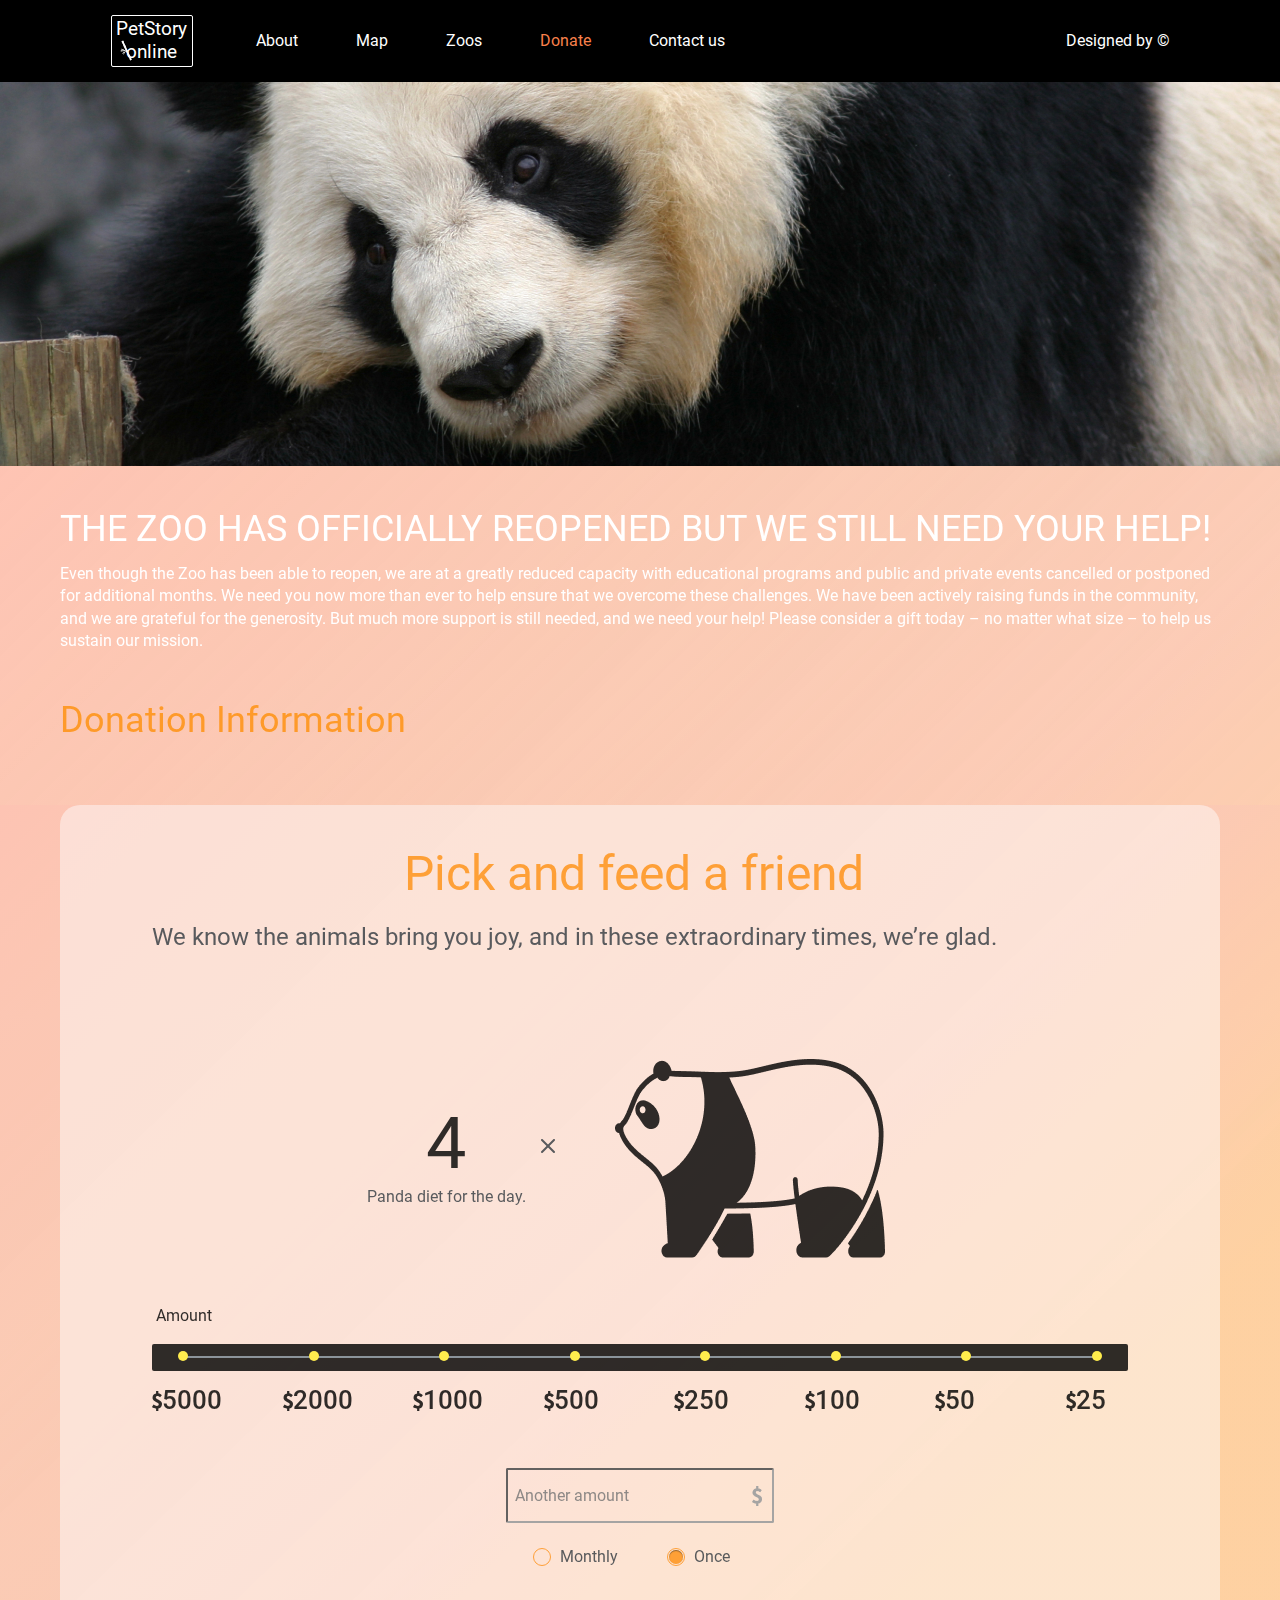
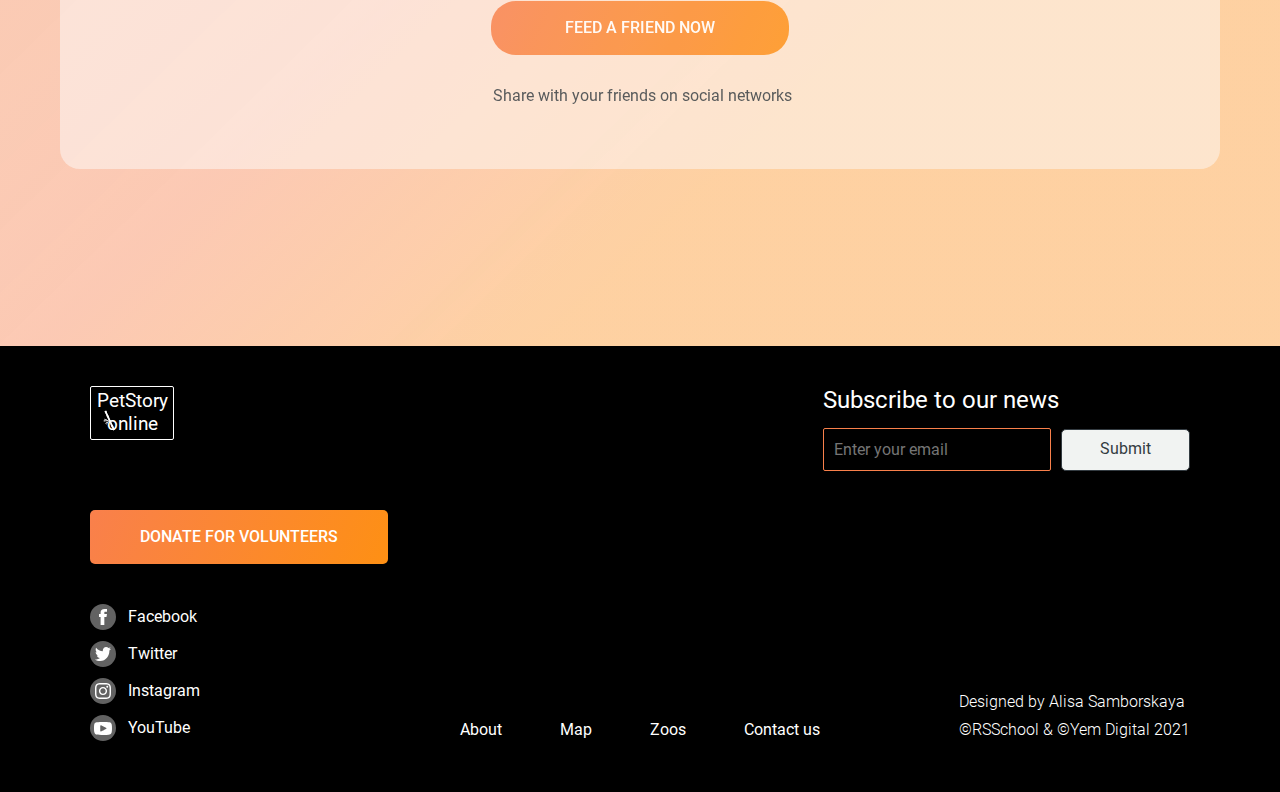
==== commit cf9dab32: "feat: add slider" ====
--- a/online-zoo/pages/donate/index.html
+++ b/online-zoo/pages/donate/index.html
@@ -26,6 +26,26 @@
                 </nav>
             </div>  
             <a class="origin-link" href="https://www.figma.com/file/jfEFwkXVj1WRq7sUHDr8os/PetStory-online?node-id=0%3A1" target="blank">Designed by &#169</a>
+            <div class="burger-menu">
+                <span></span>
+                <span></span>
+                <span></span>
+            </div>
+        </div>
+        <div class="background-dark"></div>
+        <div class="burger-menu-container">
+            <a href="#/pages/main/index.htm" class="logo">
+                <img src="../../assets/icons/bamboo-orange.svg" alt="bamboo" class="logo-img">
+                <h1>PetStory online</h1>
+            </a>
+            <ul class="navigation">
+                <li class="activ-link"><a href="#">About</a></li>
+                <li><a href="#">Map</a></li>
+                <li><a href="#">Zoos</a></li>
+                <li><a href="../donate/index.html">Donate</a></li>
+                <li><a href="#footer">Contact us</a></li>
+                <li><a class="origin-link" href="https://www.figma.com/file/jfEFwkXVj1WRq7sUHDr8os/PetStory-online?node-id=0%3A1" target="blank">Designed by &#169</a></li>
+            </ul>
         </div>
     </header>
     <main>
@@ -49,10 +69,10 @@
                                 <p class="donate-sketch-text">Panda diet for the day.</p>
                             </div>
                             <div class="donate-sketch-multiply">
-                                <img src="../../assets/icons/multiple.svg" alt="donate">
+                                <img class="cross" src="../../assets/icons/multiple.svg" alt="donate">
                             </div>
                             <div>
-                                <img src="../../assets/icons/panda_widget1.png" alt="panda">
+                                <img class="icon" src="../../assets/icons/panda_widget1.png" alt="panda">
                             </div>
                         </div>
                         <div class="donate-select-container">
@@ -81,7 +101,7 @@
                                         </div>
                                     </label>
                                     <label class="amount-item">
-                                        <input class="amount-item-radio" checked type="radio" name="amount">
+                                        <input class="amount-item-radio default1000" type="radio" name="amount">
                                         <div class="amount-item-dot"></div>
                                         <div class="amount">
                                             <svg class="dollar" width="10" height="20" viewBox="0 0 10 20" xmlns="http://www.w3.org/2000/svg">
@@ -111,7 +131,7 @@
                                         </div>
                                     </label>
                                     <label class="amount-item">
-                                        <input class="amount-item-radio" type="radio" name="amount">
+                                        <input class="amount-item-radio default640" type="radio" name="amount">
                                         <div class="amount-item-dot"></div>
                                         <div class="amount">
                                             <svg class="dollar" width="10" height="20" viewBox="0 0 10 20" xmlns="http://www.w3.org/2000/svg">
@@ -150,32 +170,6 @@
                                 <p class="upper-text">Share with your friends on social networks </p>
                             </form>
                         </div>
-
-                        <!-- <div class="donate-slider-container">
-                            <input type="range" min="1" max="8" value="3" class="donate-slider-input">
-                            <div class="donate-slider-info">
-                                <div class="donate-slider-dots">
-                                    <div class="dot"></div>
-                                    <div class="dot"></div>
-                                    <div class="dot"></div>
-                                    <div class="dot"></div>
-                                    <div class="dot"></div>
-                                    <div class="dot"></div>
-                                    <div class="dot"></div>
-                                    <div class="dot"></div>
-                                </div>
-                                <div class="donate-slider-donations">
-                                    <div class="donation">$5000 </div>
-                                    <div class="donation">$2000</div>
-                                    <div class="donation donation-activ">$1000</div>
-                                    <div class="donation">$500</div>
-                                    <div class="donation">$250</div>
-                                    <div class="donation">$100</div>
-                                    <div class="donation">$50</div>
-                                    <div class="donation">$25</div>
-                                </div>
-                            </div>
-                        </div> -->
                     </div>
                 </div>
             </section>
@@ -247,5 +241,6 @@
             </div>
         </div>
     </footer>
+    <script src="../donate/script.js"></script>
 </body>
 </html>--- a/online-zoo/pages/donate/styles/style.css
+++ b/online-zoo/pages/donate/styles/style.css
@@ -410,6 +410,7 @@
 @media screen and (max-width: 640px) {
   h3 {
     font-size: 24px;
+    padding-bottom: 1rem;
   }
 }
 
@@ -573,21 +574,28 @@
   top: 8px;
 }
 
-.header-container .burger-menu.open span:nth-child(1) {
+.header-container .burger-menu.menu-open span:nth-child(1) {
   top: 4px;
   -webkit-transform: rotate(135deg);
           transform: rotate(135deg);
-}
-
-.header-container .burger-menu.open span:nth-child(2) {
+  background: #333B41;
+}
+
+.header-container .burger-menu.menu-open span:nth-child(2) {
   opacity: 0;
   right: -60px;
-}
-
-.header-container .burger-menu.open span:nth-child(3) {
+  background: #333B41;
+}
+
+.header-container .burger-menu.menu-open span:nth-child(3) {
   top: 4px;
   -webkit-transform: rotate(-135deg);
           transform: rotate(-135deg);
+  background: #333B41;
+}
+
+.header-container .burger-menu.menu-open {
+  z-index: 20;
 }
 
 .header-container .nav-logo-container {
@@ -750,6 +758,87 @@
   }
 }
 
+.burger-menu-container {
+  position: absolute;
+  z-index: 15;
+  width: 100%;
+  display: -webkit-box;
+  display: -ms-flexbox;
+  display: flex;
+  -webkit-box-orient: vertical;
+  -webkit-box-direction: normal;
+      -ms-flex-direction: column;
+          flex-direction: column;
+  background-color: #FFFFFF;
+  color: #333B41;
+  top: 0;
+  left: 100%;
+  padding-left: 10px;
+  padding-top: 10px;
+  padding-bottom: 25px;
+  -webkit-transition: all 1s;
+  transition: all 1s;
+  -webkit-box-align: start;
+      -ms-flex-align: start;
+          align-items: flex-start;
+}
+
+.burger-menu-container .logo {
+  color: #FE9013;
+  border: 1px solid #FE9013;
+  margin-bottom: 30.4px;
+  padding: 6px 9px;
+}
+
+.burger-menu-container .logo-img {
+  left: 0.8rem;
+  bottom: 0.5rem;
+}
+
+.burger-menu-container h1 {
+  font-weight: 400;
+  font-size: 15.2116px;
+  line-height: 120%;
+}
+
+.burger-menu-container .navigation {
+  -webkit-box-orient: vertical;
+  -webkit-box-direction: normal;
+      -ms-flex-direction: column;
+          flex-direction: column;
+  margin: 0px;
+}
+
+.burger-menu-container .navigation li {
+  margin-bottom: 19px;
+}
+
+.menu-open {
+  left: 0;
+  -webkit-transition: all 1s;
+  transition: all 1s;
+}
+
+.background-dark {
+  position: absolute;
+  top: -100vh;
+  z-index: -15;
+  opacity: 0;
+  background-color: #000000;
+  width: 100%;
+  height: 100vh;
+  -webkit-transition: opacity 1s;
+  transition: opacity 1s;
+}
+
+.background-active {
+  -webkit-transition: opacity 1s;
+  transition: opacity 1s;
+  top: 0;
+  z-index: 10;
+  opacity: 0.5;
+}
+
 .panda-background {
   width: 100%;
   height: 466px;
@@ -777,6 +866,15 @@
     background-image: url("../../../assets/images/donate/640px/panda_bg.jpg");
     background-position: top 3.4rem right;
     height: 369px;
+    background-size: auto;
+  }
+}
+
+@media screen and (max-width: 320px) {
+  .panda-background {
+    background-image: url("../../../assets/images/donate/320px/Panda diet for the day..jpg");
+    background-position: top 3.4rem right;
+    height: 220px;
     background-size: auto;
   }
 }
@@ -819,6 +917,22 @@
     max-width: 600px;
     margin-left: auto;
     margin-right: auto;
+    padding-top: 30px;
+    padding-bottom: 29px;
+  }
+}
+
+@media screen and (max-width: 320px) {
+  .donate-description {
+    max-width: 300px;
+    margin-left: auto;
+    margin-right: auto;
+  }
+}
+
+@media screen and (max-width: 320px) {
+  .donate-description {
+    padding-bottom: 24px;
   }
 }
 
@@ -833,6 +947,14 @@
   .donate-description h3 {
     width: 90%;
     padding-bottom: 31px;
+  }
+}
+
+@media screen and (max-width: 640px) {
+  .donate-description h3 {
+    width: 100%;
+    font-size: 2.4rem;
+    padding-bottom: 15px;
   }
 }
 
@@ -869,6 +991,14 @@
   }
 }
 
+@media screen and (max-width: 320px) {
+  .donation-information {
+    max-width: 300px;
+    margin-left: auto;
+    margin-right: auto;
+  }
+}
+
 .donation-information h3 {
   text-align: left;
   font-weight: 400;
@@ -876,7 +1006,7 @@
   line-height: 130%;
 }
 
-@media screen and (max-width: 640px) {
+@media screen and (max-width: 320px) {
   .donation-information h3 {
     font-size: 24px;
   }
@@ -892,6 +1022,18 @@
 @media screen and (max-width: 1000px) {
   .donate-wrapper {
     padding-bottom: 30px;
+  }
+}
+
+@media screen and (max-width: 640px) {
+  .donate-wrapper {
+    padding-bottom: 46px;
+  }
+}
+
+@media screen and (max-width: 320px) {
+  .donate-wrapper {
+    padding-bottom: 19px;
   }
 }
 
@@ -920,6 +1062,16 @@
     max-width: 600px;
     margin-left: auto;
     margin-right: auto;
+    padding: 31px 0px 29px;
+  }
+}
+
+@media screen and (max-width: 320px) {
+  .donate-wrapper .donate-container-blur {
+    max-width: 300px;
+    margin-left: auto;
+    margin-right: auto;
+    padding: 22px 0px 19px;
   }
 }
 
@@ -955,12 +1107,41 @@
   }
 }
 
+@media screen and (max-width: 640px) {
+  .donate-wrapper .donate-container-blur .donate-container h2 {
+    padding-bottom: 21px;
+    padding-left: 14px;
+  }
+}
+
+@media screen and (max-width: 320px) {
+  .donate-wrapper .donate-container-blur .donate-container h2 {
+    font-size: 24px;
+    padding-bottom: 10px;
+  }
+}
+
 .donate-text {
   -ms-flex-item-align: start;
       align-self: flex-start;
   font-weight: 400;
   font-size: 24px;
   line-height: 120%;
+}
+
+@media screen and (max-width: 640px) {
+  .donate-text {
+    -ms-flex-item-align: center;
+        -ms-grid-row-align: center;
+        align-self: center;
+    text-align: center;
+  }
+}
+
+@media screen and (max-width: 320px) {
+  .donate-text {
+    font-size: 16px;
+  }
 }
 
 .donate-sketch {
@@ -982,14 +1163,50 @@
   margin-left: -15px;
 }
 
+@media screen and (max-width: 640px) {
+  .donate-sketch {
+    margin-top: 50px;
+    margin-bottom: 39px;
+  }
+}
+
+@media screen and (max-width: 550px) {
+  .donate-sketch {
+    width: 85%;
+  }
+}
+
+@media screen and (max-width: 320px) {
+  .donate-sketch {
+    margin-top: 13px;
+    width: 100%;
+    margin-left: 7px;
+    margin-bottom: 3px;
+  }
+}
+
 .donate-sketch .donate-sketch-info {
   margin-top: 50px;
+}
+
+@media screen and (max-width: 320px) {
+  .donate-sketch .donate-sketch-info {
+    margin-top: 29px;
+  }
 }
 
 .donate-sketch .donate-sketch-multiply {
   margin-left: 15px;
   margin-right: 60px;
   margin-top: 23px;
+}
+
+@media screen and (max-width: 320px) {
+  .donate-sketch .donate-sketch-multiply {
+    margin-left: 0px;
+    margin-right: 37px;
+    margin-top: 12px;
+  }
 }
 
 .donate-sketch .donate-sketch-amount {
@@ -1001,6 +1218,13 @@
   color: #000000;
 }
 
+@media screen and (max-width: 320px) {
+  .donate-sketch .donate-sketch-amount {
+    font-size: 40.6px;
+    font-family: "RobotoMedium", "Arial", sans-serif;
+  }
+}
+
 .donate-sketch .donate-sketch-text {
   font-weight: 400;
   font-size: 16px;
@@ -1010,6 +1234,33 @@
   margin-top: 13px;
 }
 
+@media screen and (max-width: 320px) {
+  .donate-sketch .donate-sketch-text {
+    font-size: 9px;
+  }
+}
+
+@media screen and (max-width: 320px) {
+  .donate-sketch .cross {
+    width: 7.89px;
+    height: 7.89px;
+  }
+}
+
+@media screen and (max-width: 550px) {
+  .donate-sketch .icon {
+    width: 100%;
+    height: 100%;
+  }
+}
+
+@media screen and (max-width: 320px) {
+  .donate-sketch .icon {
+    width: 160px;
+    height: 138px;
+  }
+}
+
 .donate-select-container {
   display: -webkit-box;
   display: -ms-flexbox;
@@ -1030,6 +1281,19 @@
   padding-left: 4px;
   padding-bottom: 19px;
   color: #000000;
+}
+
+@media screen and (max-width: 640px) {
+  .donate-select-title {
+    padding-left: 10px;
+    padding-bottom: 8px;
+  }
+}
+
+@media screen and (max-width: 640px) {
+  .donate-select-title {
+    padding-left: 0px;
+  }
 }
 
 .donate-form {
@@ -1079,6 +1343,19 @@
   }
 }
 
+@media screen and (max-width: 640px) {
+  .donate-radio-container {
+    width: 100%;
+  }
+}
+
+@media screen and (max-width: 320px) {
+  .donate-radio-container {
+    height: 13.5px;
+    margin-bottom: 49px;
+  }
+}
+
 .donate-radio-container::before {
   content: "";
   position: absolute;
@@ -1096,6 +1373,35 @@
   }
 }
 
+@media screen and (max-width: 640px) {
+  .donate-radio-container::before {
+    left: 7.5%;
+    width: 85.5%;
+  }
+}
+
+@media screen and (max-width: 500px) {
+  .donate-radio-container::before {
+    left: 9.5%;
+    width: 80.5%;
+  }
+}
+
+@media screen and (max-width: 400px) {
+  .donate-radio-container::before {
+    left: 7.5%;
+    width: 85.5%;
+  }
+}
+
+@media screen and (max-width: 320px) {
+  .donate-radio-container::before {
+    left: 6.5%;
+    width: 87.5%;
+    top: 7px;
+  }
+}
+
 .donate-radio-container .amount-item {
   position: relative;
   display: -webkit-box;
@@ -1113,6 +1419,15 @@
 
 @media screen and (max-width: 1000px) {
   .donate-radio-container .amount-item:nth-child(1) {
+    display: none;
+  }
+}
+
+@media screen and (max-width: 640px) {
+  .donate-radio-container .amount-item:nth-child(2) {
+    display: none;
+  }
+  .donate-radio-container .amount-item:nth-child(3) {
     display: none;
   }
 }
@@ -1138,6 +1453,27 @@
 @media screen and (max-width: 1000px) {
   .donate-radio-container .amount-item .amount-item-dot {
     padding: 0 10px;
+  }
+}
+
+@media screen and (max-width: 640px) {
+  .donate-radio-container .amount-item .amount-item-dot {
+    padding: 0 35px;
+  }
+}
+
+@media screen and (max-width: 400px) {
+  .donate-radio-container .amount-item .amount-item-dot {
+    padding: 0 25px;
+  }
+}
+
+@media screen and (max-width: 320px) {
+  .donate-radio-container .amount-item .amount-item-dot {
+    width: 5px;
+    height: 5px;
+    margin-top: 4px;
+    padding: 2px 18px;
   }
 }
 
@@ -1162,6 +1498,28 @@
   }
 }
 
+@media screen and (max-width: 640px) {
+  .donate-radio-container .amount-item .amount-item-dot::before {
+    left: 22%;
+  }
+}
+
+@media screen and (max-width: 400px) {
+  .donate-radio-container .amount-item .amount-item-dot::before {
+    left: 13%;
+  }
+}
+
+@media screen and (max-width: 320px) {
+  .donate-radio-container .amount-item .amount-item-dot::before {
+    width: 20px;
+    height: 20px;
+    outline-offset: -7px;
+    left: 20%;
+    top: -7px;
+  }
+}
+
 .donate-radio-container .amount-item .amount-item-radio {
   cursor: pointer;
 }
@@ -1186,6 +1544,33 @@
      -moz-user-select: none;
       -ms-user-select: none;
           user-select: none;
+}
+
+@media screen and (max-width: 640px) {
+  .donate-radio-container .amount {
+    left: 19px;
+  }
+}
+
+@media screen and (max-width: 400px) {
+  .donate-radio-container .amount {
+    left: 6px;
+  }
+}
+
+@media screen and (max-width: 320px) {
+  .donate-radio-container .amount {
+    font-size: 13px;
+    top: 10px;
+    left: 9px;
+  }
+}
+
+@media screen and (max-width: 320px) {
+  .donate-radio-container .amount svg {
+    width: 5px;
+    height: 10px;
+  }
 }
 
 .amount-item-radio:checked ~ .amount span {
@@ -1218,6 +1603,13 @@
   padding: 16px 7px;
 }
 
+@media screen and (max-width: 640px) {
+  .input-amount {
+    width: 181px;
+    height: 43px;
+  }
+}
+
 .input-amount::-webkit-outer-spin-button, .input-amount::-webkit-inner-spin-button {
   -webkit-appearance: none;
   margin: 0;
@@ -1246,6 +1638,12 @@
   gap: 33px;
 }
 
+@media screen and (max-width: 640px) {
+  .donate-choice {
+    margin-bottom: 14px;
+  }
+}
+
 .donate-choice .monthly {
   margin-left: 50px;
 }
@@ -1268,6 +1666,18 @@
 .donate-choice .radio:not(checked) + label {
   position: relative;
   padding: 20px 0 15px 20px;
+}
+
+@media screen and (max-width: 640px) {
+  .donate-choice .radio:not(checked) + label {
+    padding: 29px 0 15px 20px;
+  }
+}
+
+@media screen and (max-width: 320px) {
+  .donate-choice .radio:not(checked) + label {
+    padding: 24px 0 15px 20px;
+  }
 }
 
 .donate-choice .radio:not(checked) + label:before {
@@ -1279,6 +1689,20 @@
   width: 16px;
   height: 16px;
   border: 1px solid #FE9013;
+}
+
+@media screen and (max-width: 640px) {
+  .donate-choice .radio:not(checked) + label:before {
+    top: 29px;
+    left: -8px;
+  }
+}
+
+@media screen and (max-width: 320px) {
+  .donate-choice .radio:not(checked) + label:before {
+    top: 24px;
+    left: -10px;
+  }
 }
 
 .donate-choice .radio:not(checked) + label:after {
@@ -1297,6 +1721,20 @@
   transition: all 0.2s;
 }
 
+@media screen and (max-width: 640px) {
+  .donate-choice .radio:not(checked) + label:after {
+    top: 31px;
+    left: -6px;
+  }
+}
+
+@media screen and (max-width: 320px) {
+  .donate-choice .radio:not(checked) + label:after {
+    top: 26px;
+    left: -7px;
+  }
+}
+
 .donate-choice .radio:checked + label:after {
   opacity: 1;
 }
@@ -1330,6 +1768,12 @@
   color: #333B41;
   margin-top: 30px;
   margin-left: 5px;
+}
+
+@media screen and (max-width: 320px) {
+  .upper-text {
+    width: 101%;
+  }
 }
 
 .footer-wrapper {
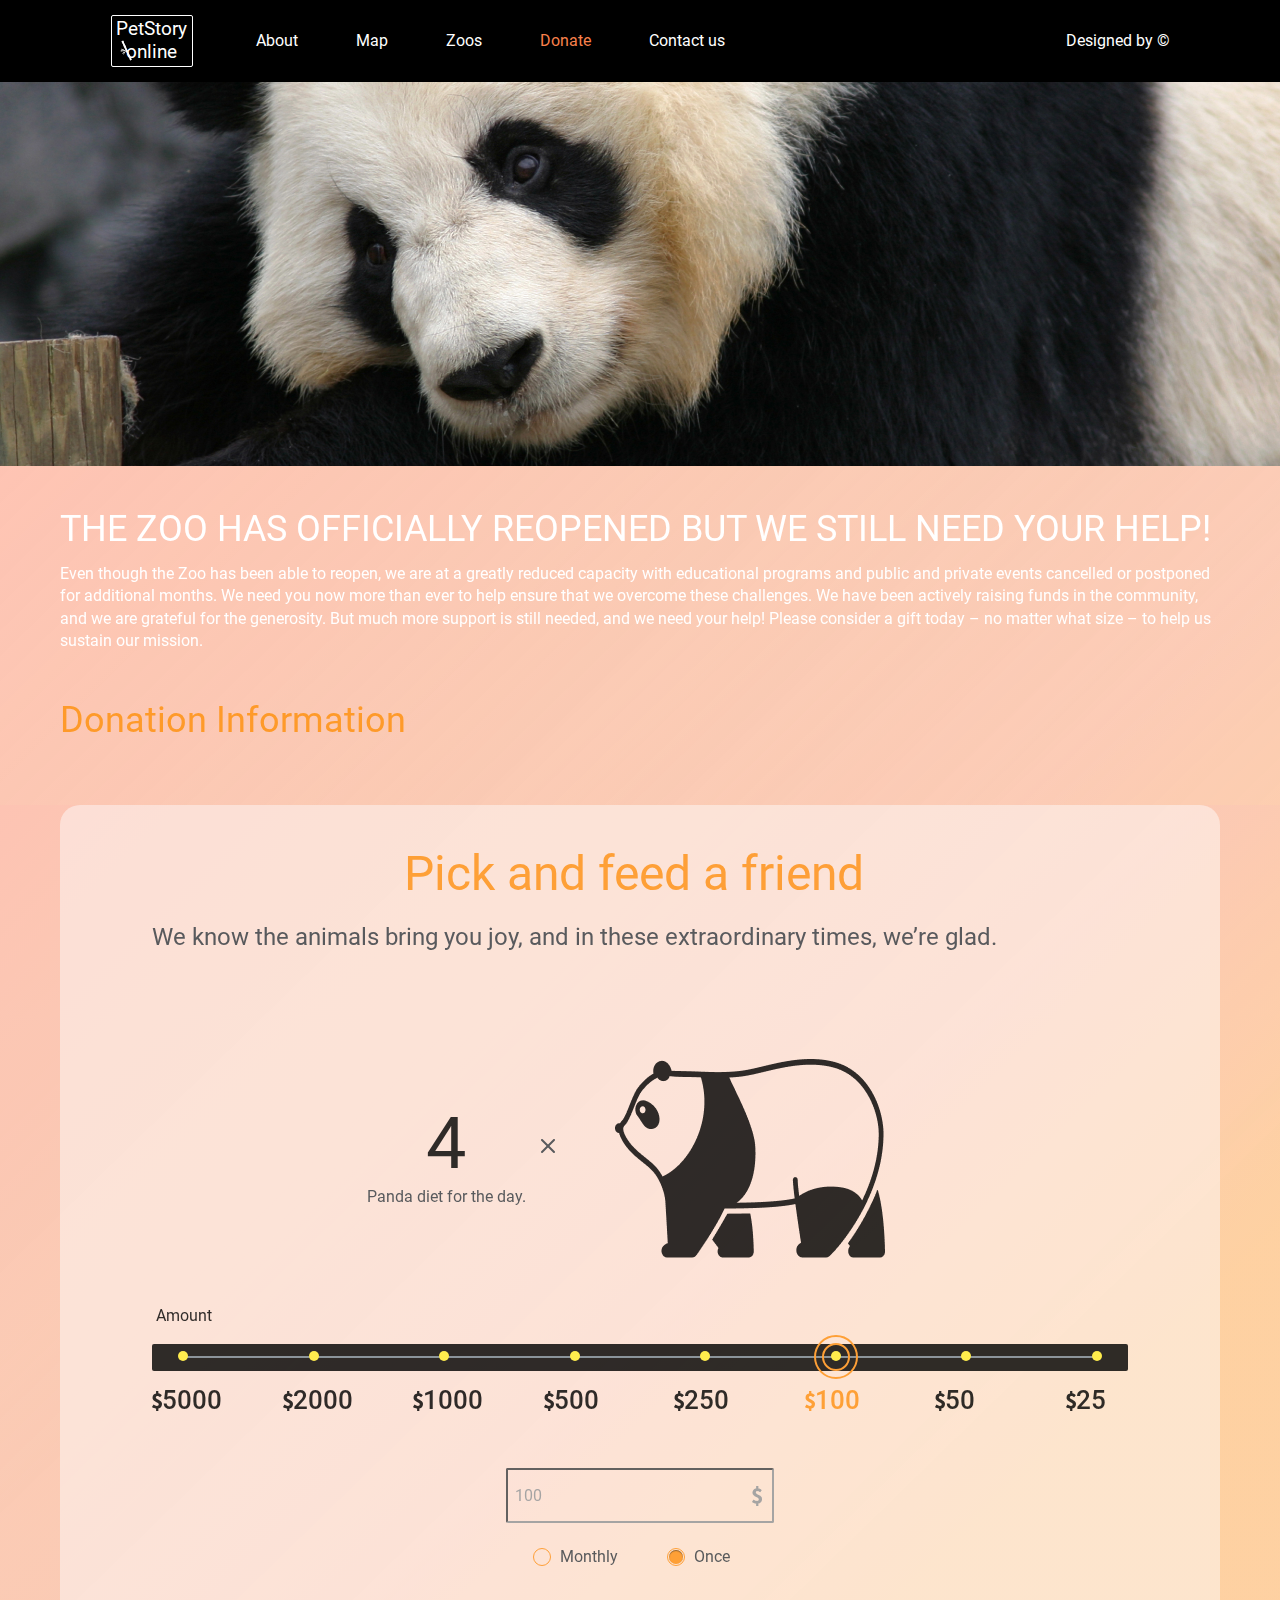
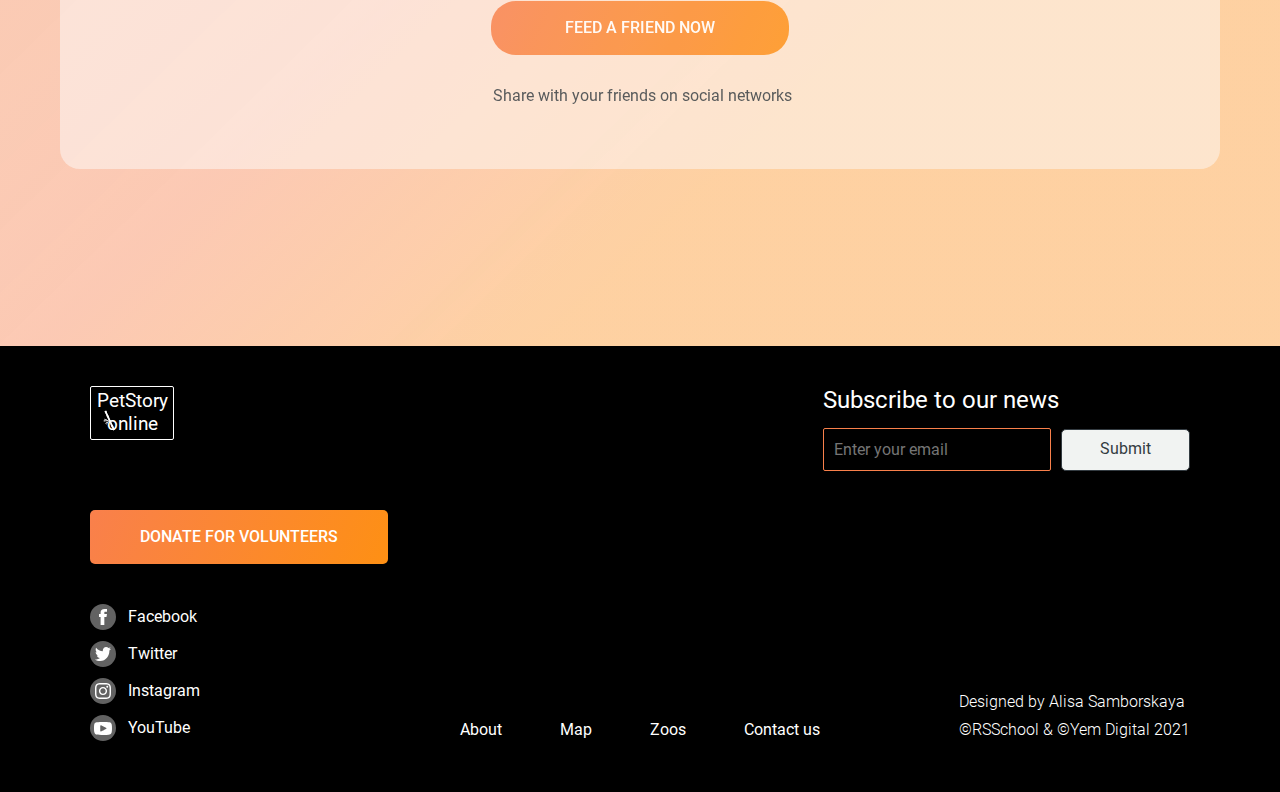
==== commit 001f1a19: "feat: carusel add" ====
--- a/online-zoo/pages/donate/index.html
+++ b/online-zoo/pages/donate/index.html
@@ -39,10 +39,10 @@
                 <h1>PetStory online</h1>
             </a>
             <ul class="navigation">
-                <li class="activ-link"><a href="#">About</a></li>
+                <li><a href="../main/index.html">About</a></li>
                 <li><a href="#">Map</a></li>
                 <li><a href="#">Zoos</a></li>
-                <li><a href="../donate/index.html">Donate</a></li>
+                <li class="activ-link"><a href="../donate/index.html">Donate</a></li>
                 <li><a href="#footer">Contact us</a></li>
                 <li><a class="origin-link" href="https://www.figma.com/file/jfEFwkXVj1WRq7sUHDr8os/PetStory-online?node-id=0%3A1" target="blank">Designed by &#169</a></li>
             </ul>
@@ -80,7 +80,7 @@
                             <form action="#" class="donate-form">
                                 <div class="donate-radio-container">
                                     <label class="amount-item">
-                                        <input class="amount-item-radio" type="radio" name="amount">
+                                        <input class="amount-item-radio" type="radio" name="amount" value="5000">
                                         <div class="amount-item-dot">
                                         </div>
                                         <div class="amount">
@@ -91,7 +91,7 @@
                                         </div>
                                     </label>
                                     <label class="amount-item">
-                                        <input class="amount-item-radio" type="radio" name="amount">
+                                        <input class="amount-item-radio" type="radio" name="amount"  value="2000">
                                         <div class="amount-item-dot"></div>
                                         <div class="amount">
                                             <svg class="dollar" width="10" height="20" viewBox="0 0 10 20" xmlns="http://www.w3.org/2000/svg">
@@ -101,7 +101,7 @@
                                         </div>
                                     </label>
                                     <label class="amount-item">
-                                        <input class="amount-item-radio default1000" type="radio" name="amount">
+                                        <input class="amount-item-radio" type="radio" name="amount" value="1000">
                                         <div class="amount-item-dot"></div>
                                         <div class="amount">
                                             <svg class="dollar" width="10" height="20" viewBox="0 0 10 20" xmlns="http://www.w3.org/2000/svg">
@@ -111,7 +111,7 @@
                                         </div>
                                     </label>
                                     <label class="amount-item">
-                                        <input class="amount-item-radio" type="radio" name="amount">
+                                        <input class="amount-item-radio" type="radio" name="amount" value="500">
                                         <div class="amount-item-dot"></div>
                                         <div class="amount">
                                             <svg class="dollar" width="10" height="20" viewBox="0 0 10 20" xmlns="http://www.w3.org/2000/svg">
@@ -121,7 +121,7 @@
                                         </div>
                                     </label>
                                     <label class="amount-item">
-                                        <input class="amount-item-radio" type="radio" name="amount">
+                                        <input class="amount-item-radio" type="radio" name="amount" value="250">
                                         <div class="amount-item-dot"></div>
                                         <div class="amount">
                                             <svg class="dollar" width="10" height="20" viewBox="0 0 10 20" xmlns="http://www.w3.org/2000/svg">
@@ -131,7 +131,7 @@
                                         </div>
                                     </label>
                                     <label class="amount-item">
-                                        <input class="amount-item-radio default640" type="radio" name="amount">
+                                        <input class="amount-item-radio default" type="radio" name="amount" value="100">
                                         <div class="amount-item-dot"></div>
                                         <div class="amount">
                                             <svg class="dollar" width="10" height="20" viewBox="0 0 10 20" xmlns="http://www.w3.org/2000/svg">
@@ -141,7 +141,7 @@
                                         </div>
                                     </label>
                                     <label class="amount-item">
-                                        <input class="amount-item-radio" type="radio" name="amount">
+                                        <input class="amount-item-radio" type="radio" name="amount" value="50">
                                         <div class="amount-item-dot"></div>
                                         <div class="amount">
                                             <svg class="dollar" width="10" height="20" viewBox="0 0 10 20" xmlns="http://www.w3.org/2000/svg">
@@ -151,7 +151,7 @@
                                         </div>
                                     </label>
                                     <label class="amount-item">
-                                        <input class="amount-item-radio" type="radio" name="amount">
+                                        <input class="amount-item-radio" type="radio" name="amount" value="25">
                                         <div class="amount-item-dot"></div>
                                         <div class="amount">
                                             <svg class="dollar" width="10" height="20" viewBox="0 0 10 20" xmlns="http://www.w3.org/2000/svg">
@@ -161,7 +161,7 @@
                                         </div>
                                     </label>
                                 </div>
-                                <input class="input-amount" type="number" placeholder="Another amount">
+                                <input class="input-amount" type="number" placeholder="Another amount" required min="0" value="100">
                                 <div class="donate-choice">
                                      <input class="radio monthly" type="radio" name="r1" id="radio1" value="Monthly"> <label for="radio1">Monthly</label>
                                      <input class="radio once" type="radio" name="r1" id="radio2" checked value="Once"> <label for="radio2">Once</label>
--- a/online-zoo/pages/donate/styles/style.css
+++ b/online-zoo/pages/donate/styles/style.css
@@ -418,7 +418,7 @@
   position: absolute;
   left: 0px;
   top: 0px;
-  z-index: 10;
+  z-index: 40;
   background-color: #000000;
   width: 100%;
   padding-top: 1.5rem;
@@ -558,8 +558,8 @@
   left: 0;
   -webkit-transform: rotate(0deg);
           transform: rotate(0deg);
-  -webkit-transition: .25s ease-in-out;
-  transition: .25s ease-in-out;
+  -webkit-transition: 1s ease-in-out;
+  transition: 1s ease-in-out;
 }
 
 .header-container .burger-menu span:nth-child(1) {
@@ -759,58 +759,59 @@
 }
 
 .burger-menu-container {
-  position: absolute;
-  z-index: 15;
-  width: 100%;
-  display: -webkit-box;
-  display: -ms-flexbox;
-  display: flex;
-  -webkit-box-orient: vertical;
-  -webkit-box-direction: normal;
-      -ms-flex-direction: column;
-          flex-direction: column;
-  background-color: #FFFFFF;
-  color: #333B41;
-  top: 0;
-  left: 100%;
-  padding-left: 10px;
-  padding-top: 10px;
-  padding-bottom: 25px;
-  -webkit-transition: all 1s;
-  transition: all 1s;
-  -webkit-box-align: start;
-      -ms-flex-align: start;
-          align-items: flex-start;
-}
-
-.burger-menu-container .logo {
-  color: #FE9013;
-  border: 1px solid #FE9013;
-  margin-bottom: 30.4px;
-  padding: 6px 9px;
-}
-
-.burger-menu-container .logo-img {
-  left: 0.8rem;
-  bottom: 0.5rem;
-}
-
-.burger-menu-container h1 {
-  font-weight: 400;
-  font-size: 15.2116px;
-  line-height: 120%;
-}
-
-.burger-menu-container .navigation {
-  -webkit-box-orient: vertical;
-  -webkit-box-direction: normal;
-      -ms-flex-direction: column;
-          flex-direction: column;
-  margin: 0px;
-}
-
-.burger-menu-container .navigation li {
-  margin-bottom: 19px;
+  display: none;
+}
+
+@media screen and (max-width: 640px) {
+  .burger-menu-container {
+    position: absolute;
+    z-index: 15;
+    width: 100%;
+    display: -webkit-box;
+    display: -ms-flexbox;
+    display: flex;
+    -webkit-box-orient: vertical;
+    -webkit-box-direction: normal;
+        -ms-flex-direction: column;
+            flex-direction: column;
+    background-color: #FFFFFF;
+    color: #333B41;
+    top: 0;
+    left: 100%;
+    padding-left: 10px;
+    padding-top: 10px;
+    padding-bottom: 25px;
+    -webkit-transition: all 1s;
+    transition: all 1s;
+    -webkit-box-align: start;
+        -ms-flex-align: start;
+            align-items: flex-start;
+  }
+  .burger-menu-container .logo {
+    color: #FE9013;
+    border: 1px solid #FE9013;
+    margin-bottom: 30.4px;
+    padding: 6px 9px;
+  }
+  .burger-menu-container .logo-img {
+    left: 0.8rem;
+    bottom: 0.5rem;
+  }
+  .burger-menu-container h1 {
+    font-weight: 400;
+    font-size: 15.2116px;
+    line-height: 120%;
+  }
+  .burger-menu-container .navigation {
+    -webkit-box-orient: vertical;
+    -webkit-box-direction: normal;
+        -ms-flex-direction: column;
+            flex-direction: column;
+    margin: 0px;
+  }
+  .burger-menu-container .navigation li {
+    margin-bottom: 19px;
+  }
 }
 
 .menu-open {
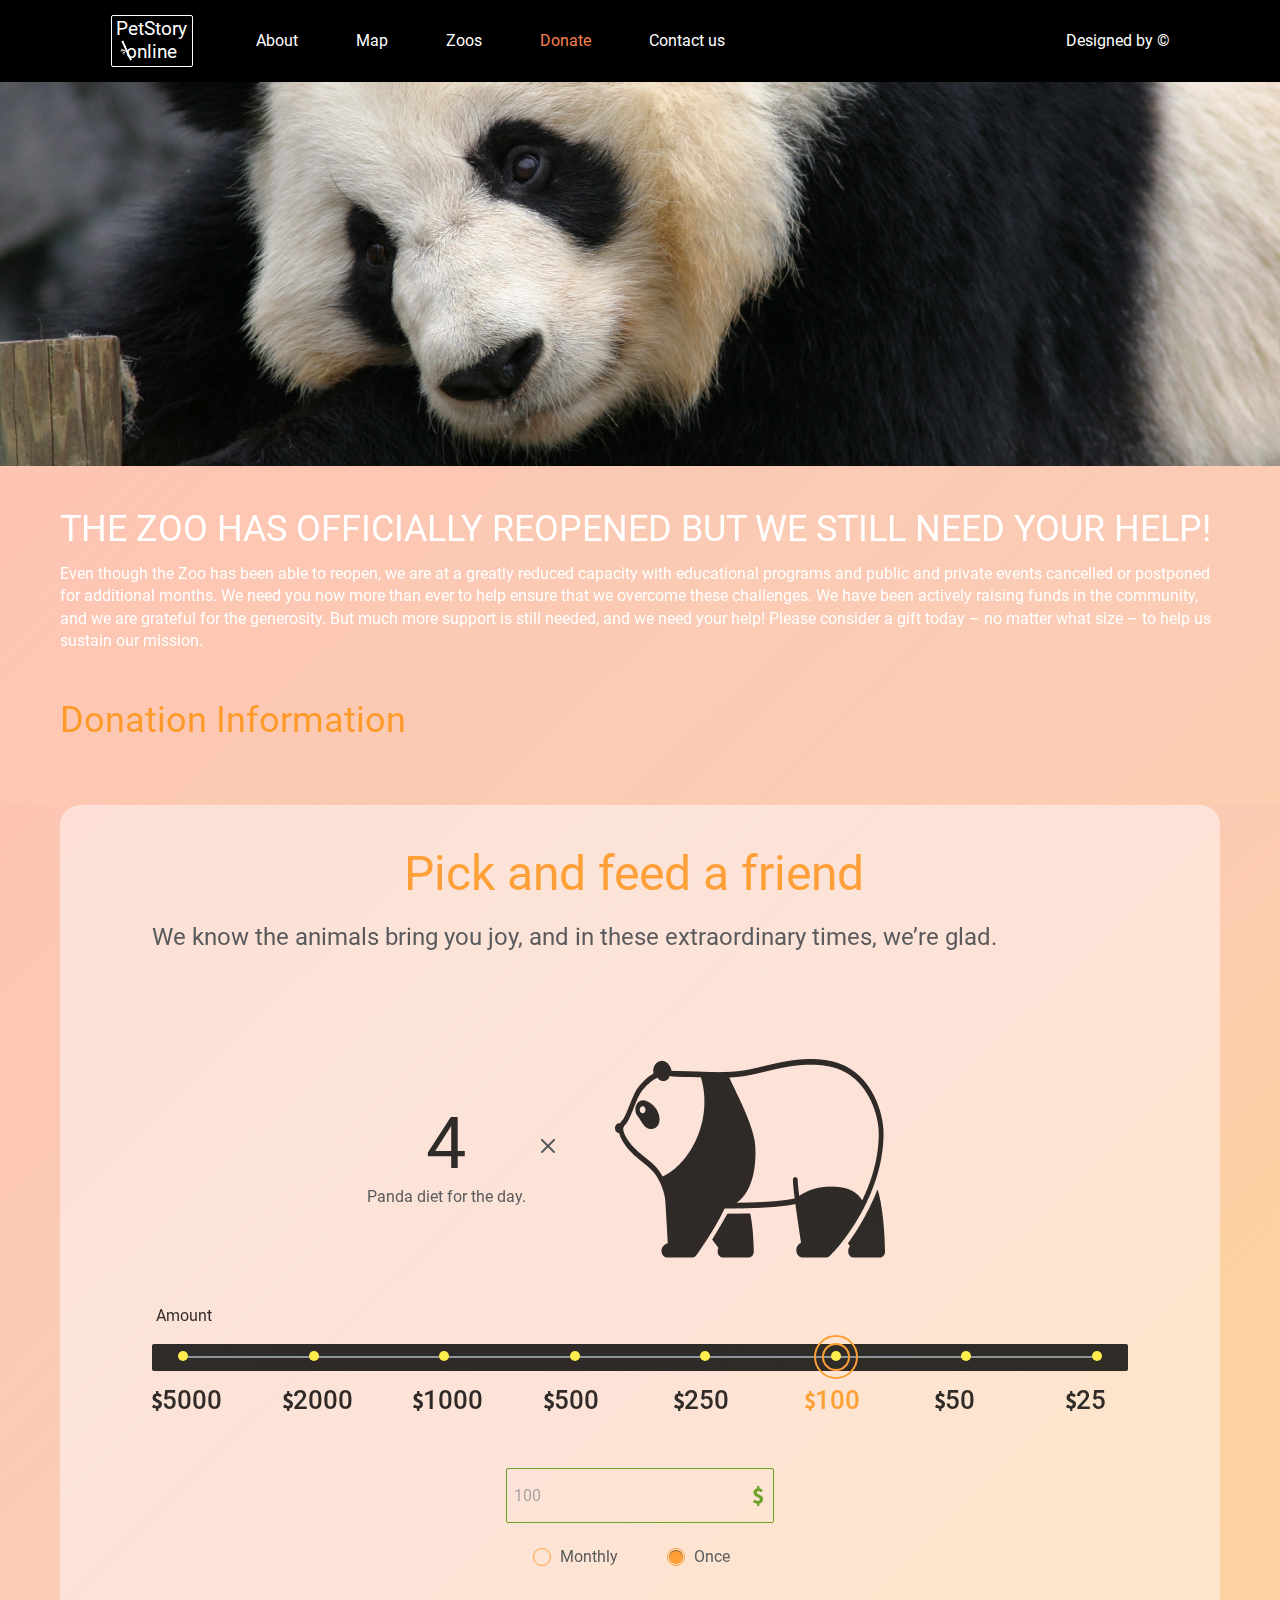
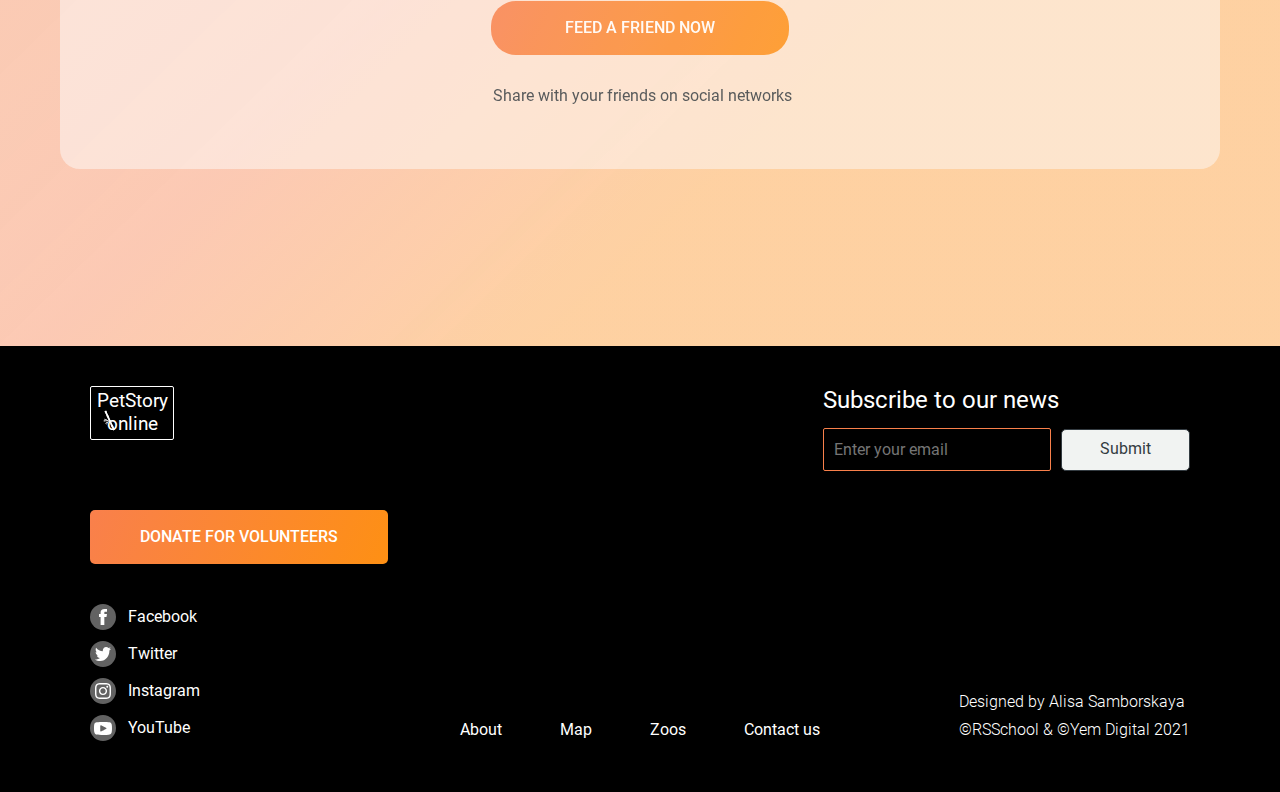
==== commit 135cf5c2: "feat: complete carusel" ====
--- a/online-zoo/pages/donate/index.html
+++ b/online-zoo/pages/donate/index.html
@@ -42,7 +42,7 @@
                 <li><a href="../main/index.html">About</a></li>
                 <li><a href="#">Map</a></li>
                 <li><a href="#">Zoos</a></li>
-                <li class="activ-link"><a href="../donate/index.html">Donate</a></li>
+                <li><a href="../donate/index.html">Donate</a></li>
                 <li><a href="#footer">Contact us</a></li>
                 <li><a class="origin-link" href="https://www.figma.com/file/jfEFwkXVj1WRq7sUHDr8os/PetStory-online?node-id=0%3A1" target="blank">Designed by &#169</a></li>
             </ul>
--- a/online-zoo/pages/donate/styles/style.css
+++ b/online-zoo/pages/donate/styles/style.css
@@ -531,6 +531,7 @@
 
 .header-container .burger-menu {
   display: none;
+  cursor: pointer;
 }
 
 @media screen and (max-width: 640px) {
@@ -1620,6 +1621,16 @@
   -moz-appearance: textfield;
 }
 
+.input-amount:valid {
+  border: 1px solid #4B9200;
+  background-image: url(../../../assets/icons/dollar-green.png);
+}
+
+.input-amount:invalid {
+  border: 1px solid #D31414;
+  background-image: url(../../../assets/icons/dollar-red.png);
+}
+
 .donate-choice {
   font-weight: 400;
   font-size: 16px;
